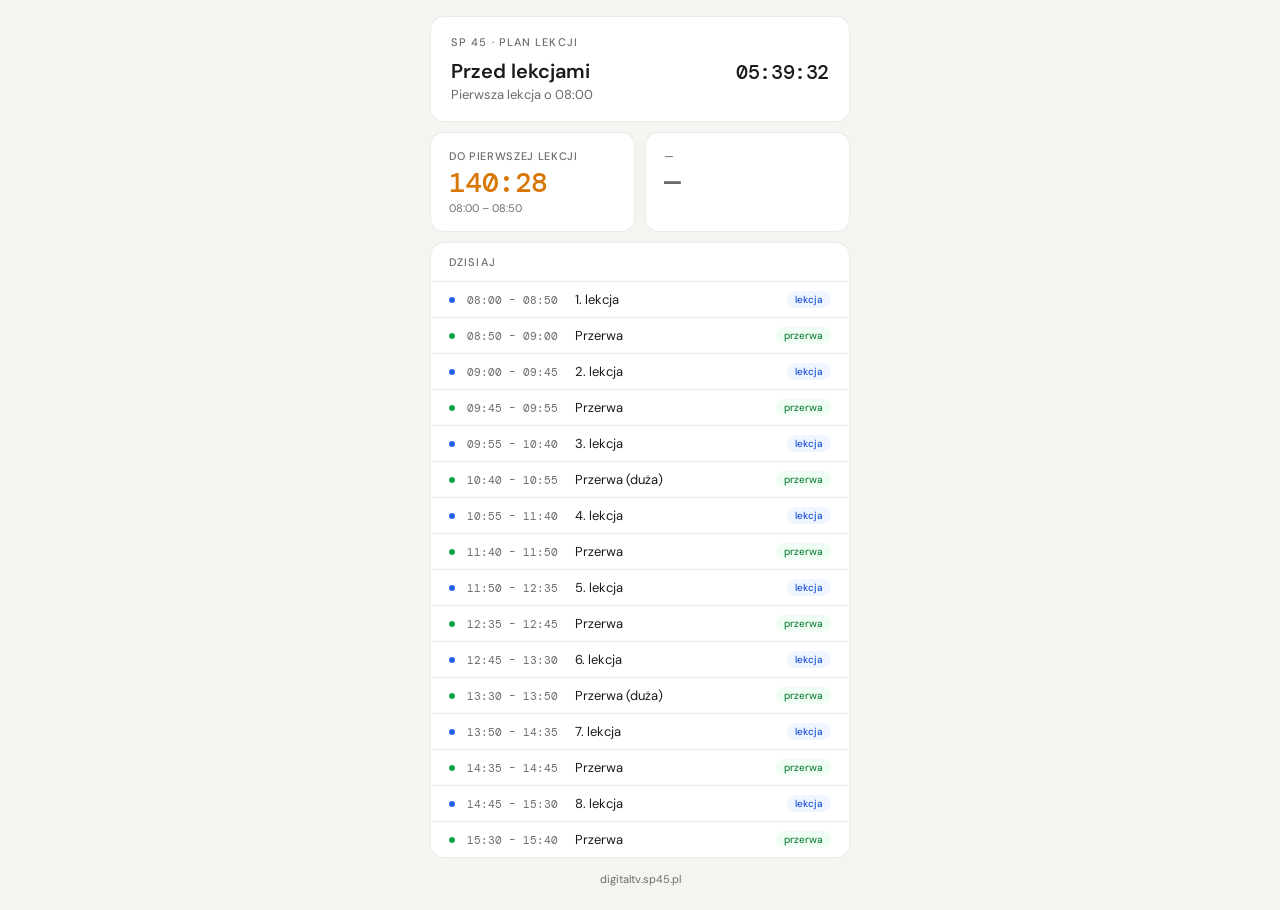
==== index.html @ f3b3a5e1 "Add files via upload" ====
<!DOCTYPE html>
<html lang="pl">
<head>
<meta charset="UTF-8">
<meta name="viewport" content="width=device-width, initial-scale=1.0">
<title>Plan lekcji – SP45</title>
<link href="https://fonts.googleapis.com/css2?family=DM+Sans:wght@400;500;600&family=DM+Mono:wght@400;500&display=swap" rel="stylesheet">
<style>
  *, *::before, *::after { box-sizing: border-box; margin: 0; padding: 0; }

  :root {
    --bg: #f5f4f0;
    --surface: #ffffff;
    --border: rgba(0,0,0,0.08);
    --text: #1a1a1a;
    --muted: #6b6b6b;
    --blue: #2563eb;
    --blue-light: #eff6ff;
    --green: #16a34a;
    --green-light: #f0fdf4;
    --amber: #d97706;
    --amber-light: #fffbeb;
    --radius: 14px;
    --radius-sm: 8px;
  }

  body {
    font-family: 'DM Sans', sans-serif;
    background: var(--bg);
    color: var(--text);
    min-height: 100vh;
    display: flex;
    align-items: flex-start;
    justify-content: center;
    padding: 16px;
  }

  .widget {
    width: 100%;
    max-width: 420px;
    display: flex;
    flex-direction: column;
    gap: 10px;
  }

  /* Header */
  .header {
    background: var(--surface);
    border: 0.5px solid var(--border);
    border-radius: var(--radius);
    padding: 18px 20px;
  }

  .school-name {
    font-size: 11px;
    font-weight: 500;
    letter-spacing: 0.1em;
    text-transform: uppercase;
    color: var(--muted);
    margin-bottom: 10px;
  }

  .now-row {
    display: flex;
    align-items: flex-start;
    justify-content: space-between;
    gap: 12px;
  }

  .now-main {
    flex: 1;
  }

  .now-status {
    font-size: 20px;
    font-weight: 600;
    color: var(--text);
    line-height: 1.2;
    margin-bottom: 3px;
  }

  .now-time-range {
    font-size: 13px;
    color: var(--muted);
  }

  .clock {
    font-family: 'DM Mono', monospace;
    font-size: 20px;
    font-weight: 500;
    color: var(--text);
    letter-spacing: -0.02em;
    white-space: nowrap;
  }

  /* Progress bar */
  .progress-wrap {
    margin-top: 14px;
  }

  .progress-label {
    display: flex;
    justify-content: space-between;
    font-size: 11px;
    color: var(--muted);
    margin-bottom: 5px;
  }

  .progress-track {
    height: 5px;
    background: #e5e5e5;
    border-radius: 999px;
    overflow: hidden;
  }

  .progress-fill {
    height: 100%;
    border-radius: 999px;
    transition: width 1s linear, background 0.3s;
  }

  /* Countdown cards */
  .counters {
    display: grid;
    grid-template-columns: 1fr 1fr;
    gap: 10px;
  }

  .counter-card {
    background: var(--surface);
    border: 0.5px solid var(--border);
    border-radius: var(--radius);
    padding: 16px 18px;
  }

  .counter-label {
    font-size: 11px;
    font-weight: 500;
    letter-spacing: 0.06em;
    text-transform: uppercase;
    color: var(--muted);
    margin-bottom: 6px;
  }

  .counter-val {
    font-family: 'DM Mono', monospace;
    font-size: 28px;
    font-weight: 500;
    line-height: 1;
    letter-spacing: -0.02em;
  }

  .counter-val.blue  { color: var(--blue); }
  .counter-val.green { color: var(--green); }
  .counter-val.amber { color: var(--amber); }
  .counter-val.muted { color: var(--muted); }

  .counter-next {
    font-size: 11px;
    color: var(--muted);
    margin-top: 4px;
  }

  /* Schedule list */
  .schedule {
    background: var(--surface);
    border: 0.5px solid var(--border);
    border-radius: var(--radius);
    overflow: hidden;
  }

  .schedule-header {
    padding: 12px 18px;
    font-size: 11px;
    font-weight: 500;
    letter-spacing: 0.1em;
    text-transform: uppercase;
    color: var(--muted);
    border-bottom: 0.5px solid var(--border);
  }

  .sch-row {
    display: flex;
    align-items: center;
    gap: 12px;
    padding: 9px 18px;
    border-bottom: 0.5px solid var(--border);
    transition: background 0.2s;
  }

  .sch-row:last-child { border-bottom: none; }

  .sch-row.active {
    background: var(--amber-light);
  }

  .sch-row.past {
    opacity: 0.45;
  }

  .dot {
    width: 6px;
    height: 6px;
    border-radius: 50%;
    flex-shrink: 0;
  }

  .dot-lesson { background: var(--blue); }
  .dot-break  { background: var(--green); }
  .dot-now    { background: var(--amber); animation: pulse 1.2s ease-in-out infinite; }

  @keyframes pulse {
    0%,100% { opacity: 1; transform: scale(1); }
    50% { opacity: 0.5; transform: scale(1.3); }
  }

  .sch-time {
    font-family: 'DM Mono', monospace;
    font-size: 11px;
    color: var(--muted);
    min-width: 96px;
  }

  .sch-name {
    font-size: 13px;
    color: var(--text);
    flex: 1;
  }

  .badge {
    font-size: 10px;
    font-weight: 500;
    padding: 2px 8px;
    border-radius: 999px;
  }

  .badge-lesson { background: var(--blue-light); color: #1d4ed8; }
  .badge-break  { background: var(--green-light); color: #15803d; }
  .badge-now    { background: var(--amber-light); color: #b45309; }

  .footer {
    text-align: center;
    font-size: 11px;
    color: var(--muted);
    padding: 4px 0 8px;
  }
</style>
</head>
<body>
<div class="widget">

  <div class="header">
    <div class="school-name">SP 45 · Plan lekcji</div>
    <div class="now-row">
      <div class="now-main">
        <div class="now-status" id="now-status">Ładowanie…</div>
        <div class="now-time-range" id="now-sub"></div>
      </div>
      <div class="clock" id="clock">--:--:--</div>
    </div>
    <div class="progress-wrap" id="progress-wrap" style="display:none">
      <div class="progress-label">
        <span id="prog-start"></span>
        <span id="prog-pct"></span>
        <span id="prog-end"></span>
      </div>
      <div class="progress-track">
        <div class="progress-fill" id="prog-fill" style="width:0%;background:var(--blue)"></div>
      </div>
    </div>
  </div>

  <div class="counters">
    <div class="counter-card">
      <div class="counter-label" id="lbl-a">—</div>
      <div class="counter-val muted" id="val-a">—</div>
      <div class="counter-next" id="sub-a"></div>
    </div>
    <div class="counter-card">
      <div class="counter-label" id="lbl-b">—</div>
      <div class="counter-val muted" id="val-b">—</div>
      <div class="counter-next" id="sub-b"></div>
    </div>
  </div>

  <div class="schedule">
    <div class="schedule-header">Dzisiaj</div>
    <div id="schedule-list"></div>
  </div>

  <div class="footer">digitaltv.sp45.pl</div>
</div>

<script>
const SCHEDULE = [
  { type:'lesson', name:'1. lekcja',       start:'08:00', end:'08:50' },
  { type:'break',  name:'Przerwa',          start:'08:50', end:'09:00' },
  { type:'lesson', name:'2. lekcja',       start:'09:00', end:'09:45' },
  { type:'break',  name:'Przerwa',          start:'09:45', end:'09:55' },
  { type:'lesson', name:'3. lekcja',       start:'09:55', end:'10:40' },
  { type:'break',  name:'Przerwa (duża)',   start:'10:40', end:'10:55' },
  { type:'lesson', name:'4. lekcja',       start:'10:55', end:'11:40' },
  { type:'break',  name:'Przerwa',          start:'11:40', end:'11:50' },
  { type:'lesson', name:'5. lekcja',       start:'11:50', end:'12:35' },
  { type:'break',  name:'Przerwa',          start:'12:35', end:'12:45' },
  { type:'lesson', name:'6. lekcja',       start:'12:45', end:'13:30' },
  { type:'break',  name:'Przerwa (duża)',   start:'13:30', end:'13:50' },
  { type:'lesson', name:'7. lekcja',       start:'13:50', end:'14:35' },
  { type:'break',  name:'Przerwa',          start:'14:35', end:'14:45' },
  { type:'lesson', name:'8. lekcja',       start:'14:45', end:'15:30' },
  { type:'break',  name:'Przerwa',          start:'15:30', end:'15:40' },
];

function toSec(t) { const [h,m]=t.split(':').map(Number); return h*3600+m*60; }

function fmt(s) {
  if (s <= 0) return '0:00';
  const m = Math.floor(s / 60), sc = s % 60;
  return m + ':' + String(sc).padStart(2,'0');
}

function buildSchedule(idx) {
  const el = document.getElementById('schedule-list');
  el.innerHTML = '';
  const nowSec = idx >= 0 ? (toSec(SCHEDULE[idx].start) + 1) : 0;
  SCHEDULE.forEach((slot, i) => {
    const row = document.createElement('div');
    const isPast = toSec(slot.end) < (new Date().getHours()*3600 + new Date().getMinutes()*60 + new Date().getSeconds()) && i !== idx;
    row.className = 'sch-row' + (i===idx?' active':'') + (isPast?' past':'');

    const dot = document.createElement('div');
    dot.className = 'dot ' + (i===idx?'dot-now':slot.type==='lesson'?'dot-lesson':'dot-break');

    const time = document.createElement('span');
    time.className = 'sch-time';
    time.textContent = slot.start + ' – ' + slot.end;

    const name = document.createElement('span');
    name.className = 'sch-name';
    name.textContent = slot.name;

    const badge = document.createElement('span');
    badge.className = 'badge ' + (i===idx?'badge-now':slot.type==='lesson'?'badge-lesson':'badge-break');
    badge.textContent = i===idx?'teraz':slot.type==='lesson'?'lekcja':'przerwa';

    row.appendChild(dot);
    row.appendChild(time);
    row.appendChild(name);
    row.appendChild(badge);
    el.appendChild(row);
  });
}

function setCounter(id, lblId, subId, label, val, cls, sub) {
  document.getElementById(lblId).textContent = label;
  const el = document.getElementById(id);
  el.textContent = val;
  el.className = 'counter-val ' + cls;
  document.getElementById(subId).textContent = sub || '';
}

function tick() {
  const now = new Date();
  const nowSec = now.getHours()*3600 + now.getMinutes()*60 + now.getSeconds();

  document.getElementById('clock').textContent =
    String(now.getHours()).padStart(2,'0') + ':' +
    String(now.getMinutes()).padStart(2,'0') + ':' +
    String(now.getSeconds()).padStart(2,'0');

  let idx = -1;
  for (let i = 0; i < SCHEDULE.length; i++) {
    if (nowSec >= toSec(SCHEDULE[i].start) && nowSec < toSec(SCHEDULE[i].end)) { idx = i; break; }
  }

  if (idx === -1) {
    const nextIdx = SCHEDULE.findIndex(s => toSec(s.start) > nowSec);
    document.getElementById('progress-wrap').style.display = 'none';
    if (nextIdx === -1) {
      document.getElementById('now-status').textContent = 'Koniec zajęć';
      document.getElementById('now-sub').textContent = 'Do zobaczenia jutro!';
      setCounter('val-a','lbl-a','sub-a','—','—','muted','');
      setCounter('val-b','lbl-b','sub-b','—','—','muted','');
    } else {
      document.getElementById('now-status').textContent = 'Przed lekcjami';
      document.getElementById('now-sub').textContent = 'Pierwsza lekcja o ' + SCHEDULE[0].start;
      const secTo = toSec(SCHEDULE[nextIdx].start) - nowSec;
      setCounter('val-a','lbl-a','sub-a','Do pierwszej lekcji', fmt(secTo), 'amber', SCHEDULE[0].start + ' – ' + SCHEDULE[0].end);
      setCounter('val-b','lbl-b','sub-b','—','—','muted','');
    }
    buildSchedule(-1);
    return;
  }

  const slot = SCHEDULE[idx];
  const startS = toSec(slot.start), endS = toSec(slot.end);
  const remain = endS - nowSec;
  const pct = Math.round(((nowSec - startS) / (endS - startS)) * 100);

  document.getElementById('now-status').textContent = slot.name;
  document.getElementById('now-sub').textContent = slot.start + ' – ' + slot.end;
  document.getElementById('progress-wrap').style.display = 'block';
  document.getElementById('prog-start').textContent = slot.start;
  document.getElementById('prog-end').textContent = slot.end;
  document.getElementById('prog-pct').textContent = pct + '%';
  const fill = document.getElementById('prog-fill');
  fill.style.width = pct + '%';

  if (slot.type === 'lesson') {
    fill.style.background = 'var(--blue)';
    setCounter('val-a','lbl-a','sub-a','Do końca lekcji', fmt(remain), 'blue', slot.end);
    const nb = SCHEDULE.slice(idx+1).find(s=>s.type==='break');
    if (nb) {
      setCounter('val-b','lbl-b','sub-b','Do przerwy', fmt(toSec(nb.start)-nowSec), 'amber', nb.start + ' – ' + nb.end);
    } else {
      setCounter('val-b','lbl-b','sub-b','—','—','muted','');
    }
  } else {
    fill.style.background = 'var(--green)';
    setCounter('val-a','lbl-a','sub-a','Przerwa kończy się', fmt(remain), 'green', slot.end);
    const nl = SCHEDULE.slice(idx+1).find(s=>s.type==='lesson');
    if (nl) {
      setCounter('val-b','lbl-b','sub-b','Do lekcji', fmt(toSec(nl.start)-nowSec), 'amber', nl.start + ' – ' + nl.end);
    } else {
      setCounter('val-b','lbl-b','sub-b','—','—','muted','');
    }
  }

  buildSchedule(idx);
}

tick();
setInterval(tick, 1000);
</script>
</body>
</html>
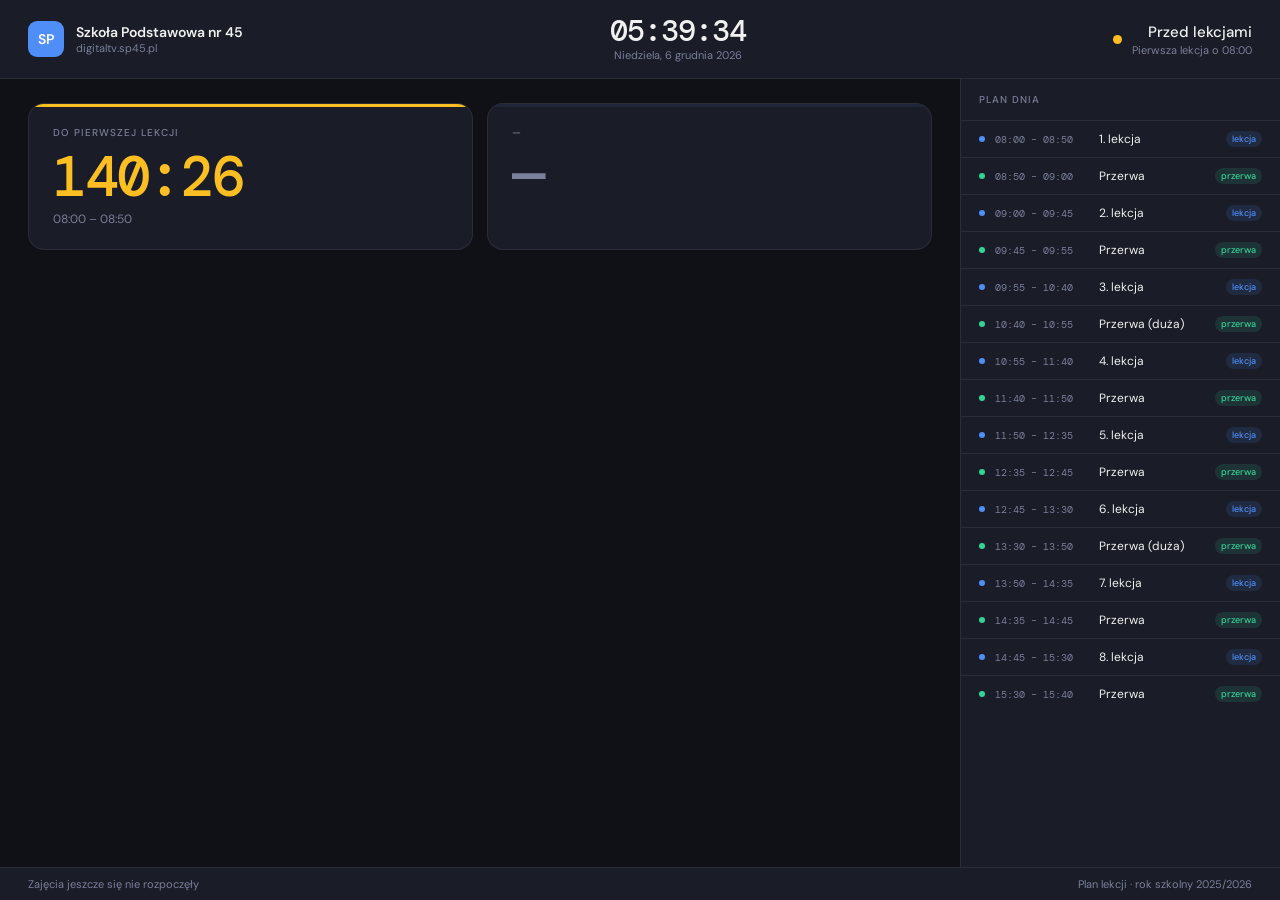
==== commit ef8bc7f3: "Add files via upload" ====
--- a/index.html
+++ b/index.html
@@ -9,428 +9,446 @@
   *, *::before, *::after { box-sizing: border-box; margin: 0; padding: 0; }
 
   :root {
-    --bg: #f5f4f0;
-    --surface: #ffffff;
-    --border: rgba(0,0,0,0.08);
-    --text: #1a1a1a;
-    --muted: #6b6b6b;
-    --blue: #2563eb;
-    --blue-light: #eff6ff;
-    --green: #16a34a;
-    --green-light: #f0fdf4;
-    --amber: #d97706;
-    --amber-light: #fffbeb;
-    --radius: 14px;
-    --radius-sm: 8px;
-  }
-
-  body {
+    --bg: #0f1117;
+    --surface: #1a1d27;
+    --surface2: #22263a;
+    --border: rgba(255,255,255,0.07);
+    --text: #f0f0f0;
+    --muted: #7a7f9a;
+    --blue: #4f8ef7;
+    --blue-dim: rgba(79,142,247,0.12);
+    --green: #34d399;
+    --green-dim: rgba(52,211,153,0.12);
+    --amber: #fbbf24;
+    --amber-dim: rgba(251,191,36,0.12);
+  }
+
+  html, body {
+    width: 100%; height: 100%;
     font-family: 'DM Sans', sans-serif;
     background: var(--bg);
     color: var(--text);
-    min-height: 100vh;
+    overflow: hidden;
+  }
+
+  body {
+    display: grid;
+    grid-template-rows: auto 1fr auto;
+    grid-template-columns: 1fr 320px;
+    height: 100vh;
+  }
+
+  /* TOP BAR */
+  .topbar {
+    grid-column: 1 / -1;
     display: flex;
-    align-items: flex-start;
-    justify-content: center;
-    padding: 16px;
-  }
-
-  .widget {
-    width: 100%;
-    max-width: 420px;
+    align-items: center;
+    justify-content: space-between;
+    padding: 16px 28px;
+    border-bottom: 0.5px solid var(--border);
+    background: var(--surface);
+  }
+
+  .school-logo { display: flex; align-items: center; gap: 12px; }
+  .logo-badge {
+    width: 36px; height: 36px;
+    background: var(--blue); border-radius: 9px;
+    display: flex; align-items: center; justify-content: center;
+    font-weight: 600; font-size: 14px; color: #fff;
+  }
+  .school-name { font-size: 14px; font-weight: 600; }
+  .school-sub  { font-size: 11px; color: var(--muted); }
+
+  .top-clock {
+    font-family: 'DM Mono', monospace;
+    font-size: 30px; font-weight: 500;
+    letter-spacing: -0.03em; line-height: 1;
+    text-align: center;
+  }
+  .top-date { font-size: 11px; color: var(--muted); text-align: center; margin-top: 2px; }
+
+  .top-status { display: flex; align-items: center; gap: 10px; text-align: right; }
+  .status-dot {
+    width: 9px; height: 9px; border-radius: 50%;
+    animation: pulse 1.4s ease-in-out infinite;
+  }
+  .status-dot.blue  { background: var(--blue); }
+  .status-dot.green { background: var(--green); }
+  .status-dot.amber { background: var(--amber); }
+  @keyframes pulse { 0%,100%{opacity:1;transform:scale(1)} 50%{opacity:0.4;transform:scale(1.4)} }
+  .status-label { font-size: 15px; font-weight: 500; }
+  .status-range { font-size: 11px; color: var(--muted); margin-top: 1px; }
+
+  /* MAIN */
+  .main {
+    padding: 24px 28px;
     display: flex;
     flex-direction: column;
-    gap: 10px;
-  }
-
-  /* Header */
-  .header {
-    background: var(--surface);
-    border: 0.5px solid var(--border);
-    border-radius: var(--radius);
-    padding: 18px 20px;
-  }
-
-  .school-name {
-    font-size: 11px;
-    font-weight: 500;
-    letter-spacing: 0.1em;
-    text-transform: uppercase;
-    color: var(--muted);
-    margin-bottom: 10px;
-  }
-
-  .now-row {
-    display: flex;
-    align-items: flex-start;
-    justify-content: space-between;
-    gap: 12px;
-  }
-
-  .now-main {
-    flex: 1;
-  }
-
-  .now-status {
-    font-size: 20px;
-    font-weight: 600;
-    color: var(--text);
-    line-height: 1.2;
-    margin-bottom: 3px;
-  }
-
-  .now-time-range {
-    font-size: 13px;
-    color: var(--muted);
-  }
-
-  .clock {
-    font-family: 'DM Mono', monospace;
-    font-size: 20px;
-    font-weight: 500;
-    color: var(--text);
-    letter-spacing: -0.02em;
-    white-space: nowrap;
-  }
-
-  /* Progress bar */
-  .progress-wrap {
-    margin-top: 14px;
-  }
-
-  .progress-label {
-    display: flex;
-    justify-content: space-between;
-    font-size: 11px;
-    color: var(--muted);
-    margin-bottom: 5px;
-  }
-
-  .progress-track {
-    height: 5px;
-    background: #e5e5e5;
-    border-radius: 999px;
+    gap: 16px;
     overflow: hidden;
   }
 
-  .progress-fill {
-    height: 100%;
-    border-radius: 999px;
-    transition: width 1s linear, background 0.3s;
-  }
-
-  /* Countdown cards */
-  .counters {
+  .big-counters {
     display: grid;
     grid-template-columns: 1fr 1fr;
-    gap: 10px;
-  }
-
-  .counter-card {
+    gap: 14px;
+    flex-shrink: 0;
+  }
+
+  .big-card {
     background: var(--surface);
     border: 0.5px solid var(--border);
-    border-radius: var(--radius);
-    padding: 16px 18px;
-  }
-
-  .counter-label {
-    font-size: 11px;
-    font-weight: 500;
-    letter-spacing: 0.06em;
-    text-transform: uppercase;
-    color: var(--muted);
+    border-radius: 16px;
+    padding: 22px 24px;
+    position: relative;
+    overflow: hidden;
+  }
+  .big-card::before {
+    content: '';
+    position: absolute;
+    top: 0; left: 0; right: 0; height: 3px;
+    border-radius: 16px 16px 0 0;
+  }
+  .big-card.blue::before  { background: var(--blue); }
+  .big-card.green::before { background: var(--green); }
+  .big-card.amber::before { background: var(--amber); }
+  .big-card.muted::before { background: var(--surface2); }
+
+  .big-label {
+    font-size: 10px; font-weight: 500;
+    letter-spacing: 0.1em; text-transform: uppercase;
+    color: var(--muted); margin-bottom: 10px;
+  }
+  .big-val {
+    font-family: 'DM Mono', monospace;
+    font-size: 56px; font-weight: 500;
+    letter-spacing: -0.04em; line-height: 1;
     margin-bottom: 6px;
   }
-
-  .counter-val {
+  .big-val.blue  { color: var(--blue); }
+  .big-val.green { color: var(--green); }
+  .big-val.amber { color: var(--amber); }
+  .big-val.muted { color: var(--muted); }
+  .big-sub { font-size: 12px; color: var(--muted); }
+
+  /* PROGRESS */
+  .progress-card {
+    background: var(--surface);
+    border: 0.5px solid var(--border);
+    border-radius: 16px;
+    padding: 18px 22px;
+    flex-shrink: 0;
+  }
+  .progress-header {
+    display: flex; justify-content: space-between; align-items: baseline;
+    margin-bottom: 10px;
+  }
+  .progress-title { font-size: 13px; font-weight: 500; }
+  .progress-pct { font-family: 'DM Mono', monospace; font-size: 13px; color: var(--muted); }
+  .progress-track { height: 8px; background: var(--surface2); border-radius: 999px; overflow: hidden; }
+  .progress-fill { height: 100%; border-radius: 999px; transition: width 1s linear, background 0.3s; }
+  .progress-times {
+    display: flex; justify-content: space-between;
+    margin-top: 7px; font-size: 11px; color: var(--muted);
     font-family: 'DM Mono', monospace;
-    font-size: 28px;
-    font-weight: 500;
-    line-height: 1;
-    letter-spacing: -0.02em;
-  }
-
-  .counter-val.blue  { color: var(--blue); }
-  .counter-val.green { color: var(--green); }
-  .counter-val.amber { color: var(--amber); }
-  .counter-val.muted { color: var(--muted); }
-
-  .counter-next {
-    font-size: 11px;
-    color: var(--muted);
-    margin-top: 4px;
-  }
-
-  /* Schedule list */
-  .schedule {
+  }
+
+  /* NEXT UP */
+  .next-card {
     background: var(--surface);
     border: 0.5px solid var(--border);
-    border-radius: var(--radius);
-    overflow: hidden;
-  }
-
-  .schedule-header {
-    padding: 12px 18px;
-    font-size: 11px;
-    font-weight: 500;
-    letter-spacing: 0.1em;
-    text-transform: uppercase;
+    border-radius: 16px;
+    padding: 14px 18px;
+    display: flex; align-items: center; gap: 14px;
+    flex-shrink: 0;
+  }
+  .next-icon {
+    width: 42px; height: 42px; border-radius: 11px;
+    display: flex; align-items: center; justify-content: center;
+    font-size: 19px; flex-shrink: 0;
+  }
+  .next-icon.lesson { background: var(--blue-dim); }
+  .next-icon.brk    { background: var(--green-dim); }
+  .next-label { font-size: 10px; color: var(--muted); letter-spacing: 0.08em; text-transform: uppercase; margin-bottom: 3px; }
+  .next-name  { font-size: 16px; font-weight: 600; }
+  .next-time  { font-size: 11px; color: var(--muted); font-family: 'DM Mono', monospace; margin-top: 2px; }
+
+  /* SIDEBAR */
+  .sidebar {
+    border-left: 0.5px solid var(--border);
+    background: var(--surface);
+    overflow-y: auto;
+  }
+  .sidebar::-webkit-scrollbar { width: 3px; }
+  .sidebar::-webkit-scrollbar-thumb { background: var(--border); border-radius: 2px; }
+
+  .sidebar-header {
+    padding: 14px 18px;
+    font-size: 10px; font-weight: 500;
+    letter-spacing: 0.1em; text-transform: uppercase;
     color: var(--muted);
     border-bottom: 0.5px solid var(--border);
+    position: sticky; top: 0;
+    background: var(--surface); z-index: 1;
   }
 
   .sch-row {
-    display: flex;
-    align-items: center;
-    gap: 12px;
-    padding: 9px 18px;
+    display: flex; align-items: center; gap: 10px;
+    padding: 10px 18px;
     border-bottom: 0.5px solid var(--border);
-    transition: background 0.2s;
-  }
-
+  }
   .sch-row:last-child { border-bottom: none; }
-
-  .sch-row.active {
-    background: var(--amber-light);
-  }
-
-  .sch-row.past {
-    opacity: 0.45;
-  }
-
-  .dot {
-    width: 6px;
-    height: 6px;
-    border-radius: 50%;
-    flex-shrink: 0;
-  }
-
+  .sch-row.active { background: var(--amber-dim); }
+  .sch-row.past   { opacity: 0.32; }
+
+  .dot { width: 6px; height: 6px; border-radius: 50%; flex-shrink: 0; }
   .dot-lesson { background: var(--blue); }
   .dot-break  { background: var(--green); }
   .dot-now    { background: var(--amber); animation: pulse 1.2s ease-in-out infinite; }
 
-  @keyframes pulse {
-    0%,100% { opacity: 1; transform: scale(1); }
-    50% { opacity: 0.5; transform: scale(1.3); }
-  }
-
   .sch-time {
     font-family: 'DM Mono', monospace;
-    font-size: 11px;
-    color: var(--muted);
-    min-width: 96px;
-  }
-
-  .sch-name {
-    font-size: 13px;
-    color: var(--text);
-    flex: 1;
-  }
-
+    font-size: 10px; color: var(--muted); min-width: 94px;
+  }
+  .sch-name { font-size: 12px; flex: 1; }
   .badge {
-    font-size: 10px;
-    font-weight: 500;
-    padding: 2px 8px;
-    border-radius: 999px;
-  }
-
-  .badge-lesson { background: var(--blue-light); color: #1d4ed8; }
-  .badge-break  { background: var(--green-light); color: #15803d; }
-  .badge-now    { background: var(--amber-light); color: #b45309; }
-
-  .footer {
-    text-align: center;
-    font-size: 11px;
-    color: var(--muted);
-    padding: 4px 0 8px;
-  }
+    font-size: 9px; font-weight: 500;
+    padding: 2px 6px; border-radius: 999px;
+  }
+  .badge-lesson { background: var(--blue-dim);  color: var(--blue); }
+  .badge-break  { background: var(--green-dim); color: var(--green); }
+  .badge-now    { background: var(--amber-dim); color: var(--amber); }
+
+  /* BOTTOM */
+  .bottombar {
+    grid-column: 1 / -1;
+    border-top: 0.5px solid var(--border);
+    background: var(--surface);
+    padding: 9px 28px;
+    display: flex; justify-content: space-between; align-items: center;
+  }
+  .bottom-text { font-size: 11px; color: var(--muted); }
 </style>
 </head>
 <body>
-<div class="widget">
-
-  <div class="header">
-    <div class="school-name">SP 45 · Plan lekcji</div>
-    <div class="now-row">
-      <div class="now-main">
-        <div class="now-status" id="now-status">Ładowanie…</div>
-        <div class="now-time-range" id="now-sub"></div>
-      </div>
-      <div class="clock" id="clock">--:--:--</div>
-    </div>
-    <div class="progress-wrap" id="progress-wrap" style="display:none">
-      <div class="progress-label">
-        <span id="prog-start"></span>
-        <span id="prog-pct"></span>
-        <span id="prog-end"></span>
-      </div>
-      <div class="progress-track">
-        <div class="progress-fill" id="prog-fill" style="width:0%;background:var(--blue)"></div>
-      </div>
-    </div>
-  </div>
-
-  <div class="counters">
-    <div class="counter-card">
-      <div class="counter-label" id="lbl-a">—</div>
-      <div class="counter-val muted" id="val-a">—</div>
-      <div class="counter-next" id="sub-a"></div>
-    </div>
-    <div class="counter-card">
-      <div class="counter-label" id="lbl-b">—</div>
-      <div class="counter-val muted" id="val-b">—</div>
-      <div class="counter-next" id="sub-b"></div>
-    </div>
-  </div>
-
-  <div class="schedule">
-    <div class="schedule-header">Dzisiaj</div>
-    <div id="schedule-list"></div>
-  </div>
-
-  <div class="footer">digitaltv.sp45.pl</div>
-</div>
+
+<header class="topbar">
+  <div class="school-logo">
+    <div class="logo-badge">SP</div>
+    <div>
+      <div class="school-name">Szkoła Podstawowa nr 45</div>
+      <div class="school-sub">digitaltv.sp45.pl</div>
+    </div>
+  </div>
+  <div>
+    <div class="top-clock" id="clock">--:--:--</div>
+    <div class="top-date" id="date-str"></div>
+  </div>
+  <div class="top-status">
+    <div class="status-dot blue" id="status-dot"></div>
+    <div>
+      <div class="status-label" id="status-label">Ładowanie…</div>
+      <div class="status-range" id="status-range"></div>
+    </div>
+  </div>
+</header>
+
+<main class="main">
+  <div class="big-counters">
+    <div class="big-card blue" id="card-a">
+      <div class="big-label" id="lbl-a">—</div>
+      <div class="big-val blue" id="val-a">—</div>
+      <div class="big-sub" id="sub-a"></div>
+    </div>
+    <div class="big-card amber" id="card-b">
+      <div class="big-label" id="lbl-b">—</div>
+      <div class="big-val amber" id="val-b">—</div>
+      <div class="big-sub" id="sub-b"></div>
+    </div>
+  </div>
+
+  <div class="progress-card" id="prog-card">
+    <div class="progress-header">
+      <span class="progress-title" id="prog-title">Postęp</span>
+      <span class="progress-pct" id="prog-pct">0%</span>
+    </div>
+    <div class="progress-track">
+      <div class="progress-fill" id="prog-fill" style="width:0%;background:var(--blue)"></div>
+    </div>
+    <div class="progress-times">
+      <span id="prog-start"></span>
+      <span id="prog-end"></span>
+    </div>
+  </div>
+
+  <div class="next-card" id="next-card">
+    <div class="next-icon lesson" id="next-icon">📚</div>
+    <div>
+      <div class="next-label">Następnie</div>
+      <div class="next-name" id="next-name">—</div>
+      <div class="next-time" id="next-time"></div>
+    </div>
+  </div>
+</main>
+
+<aside class="sidebar">
+  <div class="sidebar-header">Plan dnia</div>
+  <div id="schedule-list"></div>
+</aside>
+
+<footer class="bottombar">
+  <div class="bottom-text" id="bottom-left">—</div>
+  <div class="bottom-text">Plan lekcji · rok szkolny 2025/2026</div>
+</footer>
 
 <script>
 const SCHEDULE = [
-  { type:'lesson', name:'1. lekcja',       start:'08:00', end:'08:50' },
-  { type:'break',  name:'Przerwa',          start:'08:50', end:'09:00' },
-  { type:'lesson', name:'2. lekcja',       start:'09:00', end:'09:45' },
-  { type:'break',  name:'Przerwa',          start:'09:45', end:'09:55' },
-  { type:'lesson', name:'3. lekcja',       start:'09:55', end:'10:40' },
-  { type:'break',  name:'Przerwa (duża)',   start:'10:40', end:'10:55' },
-  { type:'lesson', name:'4. lekcja',       start:'10:55', end:'11:40' },
-  { type:'break',  name:'Przerwa',          start:'11:40', end:'11:50' },
-  { type:'lesson', name:'5. lekcja',       start:'11:50', end:'12:35' },
-  { type:'break',  name:'Przerwa',          start:'12:35', end:'12:45' },
-  { type:'lesson', name:'6. lekcja',       start:'12:45', end:'13:30' },
-  { type:'break',  name:'Przerwa (duża)',   start:'13:30', end:'13:50' },
-  { type:'lesson', name:'7. lekcja',       start:'13:50', end:'14:35' },
-  { type:'break',  name:'Przerwa',          start:'14:35', end:'14:45' },
-  { type:'lesson', name:'8. lekcja',       start:'14:45', end:'15:30' },
-  { type:'break',  name:'Przerwa',          start:'15:30', end:'15:40' },
+  { type:'lesson', name:'1. lekcja',      start:'08:00', end:'08:50' },
+  { type:'break',  name:'Przerwa',         start:'08:50', end:'09:00' },
+  { type:'lesson', name:'2. lekcja',      start:'09:00', end:'09:45' },
+  { type:'break',  name:'Przerwa',         start:'09:45', end:'09:55' },
+  { type:'lesson', name:'3. lekcja',      start:'09:55', end:'10:40' },
+  { type:'break',  name:'Przerwa (duża)', start:'10:40', end:'10:55' },
+  { type:'lesson', name:'4. lekcja',      start:'10:55', end:'11:40' },
+  { type:'break',  name:'Przerwa',         start:'11:40', end:'11:50' },
+  { type:'lesson', name:'5. lekcja',      start:'11:50', end:'12:35' },
+  { type:'break',  name:'Przerwa',         start:'12:35', end:'12:45' },
+  { type:'lesson', name:'6. lekcja',      start:'12:45', end:'13:30' },
+  { type:'break',  name:'Przerwa (duża)', start:'13:30', end:'13:50' },
+  { type:'lesson', name:'7. lekcja',      start:'13:50', end:'14:35' },
+  { type:'break',  name:'Przerwa',         start:'14:35', end:'14:45' },
+  { type:'lesson', name:'8. lekcja',      start:'14:45', end:'15:30' },
+  { type:'break',  name:'Przerwa',         start:'15:30', end:'15:40' },
 ];
 
+const DAYS = ['Niedziela','Poniedziałek','Wtorek','Środa','Czwartek','Piątek','Sobota'];
+const MONTHS = ['stycznia','lutego','marca','kwietnia','maja','czerwca','lipca','sierpnia','września','października','listopada','grudnia'];
+
 function toSec(t) { const [h,m]=t.split(':').map(Number); return h*3600+m*60; }
-
 function fmt(s) {
-  if (s <= 0) return '0:00';
-  const m = Math.floor(s / 60), sc = s % 60;
-  return m + ':' + String(sc).padStart(2,'0');
+  if (s<=0) return '0:00';
+  return Math.floor(s/60)+':'+String(s%60).padStart(2,'0');
 }
 
 function buildSchedule(idx) {
   const el = document.getElementById('schedule-list');
   el.innerHTML = '';
-  const nowSec = idx >= 0 ? (toSec(SCHEDULE[idx].start) + 1) : 0;
+  const now = new Date();
+  const ns = now.getHours()*3600+now.getMinutes()*60+now.getSeconds();
   SCHEDULE.forEach((slot, i) => {
+    const isPast = toSec(slot.end) < ns && i !== idx;
     const row = document.createElement('div');
-    const isPast = toSec(slot.end) < (new Date().getHours()*3600 + new Date().getMinutes()*60 + new Date().getSeconds()) && i !== idx;
-    row.className = 'sch-row' + (i===idx?' active':'') + (isPast?' past':'');
-
+    row.className = 'sch-row'+(i===idx?' active':'')+(isPast?' past':'');
     const dot = document.createElement('div');
-    dot.className = 'dot ' + (i===idx?'dot-now':slot.type==='lesson'?'dot-lesson':'dot-break');
-
+    dot.className = 'dot '+(i===idx?'dot-now':slot.type==='lesson'?'dot-lesson':'dot-break');
     const time = document.createElement('span');
     time.className = 'sch-time';
-    time.textContent = slot.start + ' – ' + slot.end;
-
+    time.textContent = slot.start+' – '+slot.end;
     const name = document.createElement('span');
     name.className = 'sch-name';
     name.textContent = slot.name;
-
     const badge = document.createElement('span');
-    badge.className = 'badge ' + (i===idx?'badge-now':slot.type==='lesson'?'badge-lesson':'badge-break');
+    badge.className = 'badge '+(i===idx?'badge-now':slot.type==='lesson'?'badge-lesson':'badge-break');
     badge.textContent = i===idx?'teraz':slot.type==='lesson'?'lekcja':'przerwa';
-
-    row.appendChild(dot);
-    row.appendChild(time);
-    row.appendChild(name);
-    row.appendChild(badge);
+    row.appendChild(dot); row.appendChild(time); row.appendChild(name); row.appendChild(badge);
     el.appendChild(row);
   });
 }
 
-function setCounter(id, lblId, subId, label, val, cls, sub) {
+function setCard(id, lblId, subId, cardId, label, val, cls, sub) {
   document.getElementById(lblId).textContent = label;
-  const el = document.getElementById(id);
-  el.textContent = val;
-  el.className = 'counter-val ' + cls;
-  document.getElementById(subId).textContent = sub || '';
+  const v = document.getElementById(id); v.textContent = val; v.className = 'big-val '+cls;
+  document.getElementById(subId).textContent = sub||'';
+  document.getElementById(cardId).className = 'big-card '+cls;
 }
 
 function tick() {
   const now = new Date();
-  const nowSec = now.getHours()*3600 + now.getMinutes()*60 + now.getSeconds();
+  const ns = now.getHours()*3600+now.getMinutes()*60+now.getSeconds();
 
   document.getElementById('clock').textContent =
-    String(now.getHours()).padStart(2,'0') + ':' +
-    String(now.getMinutes()).padStart(2,'0') + ':' +
-    String(now.getSeconds()).padStart(2,'0');
+    String(now.getHours()).padStart(2,'0')+':'+String(now.getMinutes()).padStart(2,'0')+':'+String(now.getSeconds()).padStart(2,'0');
+  document.getElementById('date-str').textContent =
+    DAYS[now.getDay()]+', '+now.getDate()+' '+MONTHS[now.getMonth()]+' '+now.getFullYear();
 
   let idx = -1;
-  for (let i = 0; i < SCHEDULE.length; i++) {
-    if (nowSec >= toSec(SCHEDULE[i].start) && nowSec < toSec(SCHEDULE[i].end)) { idx = i; break; }
-  }
-
-  if (idx === -1) {
-    const nextIdx = SCHEDULE.findIndex(s => toSec(s.start) > nowSec);
-    document.getElementById('progress-wrap').style.display = 'none';
-    if (nextIdx === -1) {
-      document.getElementById('now-status').textContent = 'Koniec zajęć';
-      document.getElementById('now-sub').textContent = 'Do zobaczenia jutro!';
-      setCounter('val-a','lbl-a','sub-a','—','—','muted','');
-      setCounter('val-b','lbl-b','sub-b','—','—','muted','');
+  for (let i=0;i<SCHEDULE.length;i++) {
+    if (ns>=toSec(SCHEDULE[i].start)&&ns<toSec(SCHEDULE[i].end)) { idx=i; break; }
+  }
+
+  if (idx===-1) {
+    const ni = SCHEDULE.findIndex(s=>toSec(s.start)>ns);
+    document.getElementById('prog-card').style.display = 'none';
+    document.getElementById('next-card').style.display = 'none';
+    if (ni===-1) {
+      document.getElementById('status-label').textContent='Koniec zajęć';
+      document.getElementById('status-range').textContent='Do zobaczenia jutro!';
+      document.getElementById('status-dot').className='status-dot green';
+      setCard('val-a','lbl-a','sub-a','card-a','—','—','muted','');
+      setCard('val-b','lbl-b','sub-b','card-b','—','—','muted','');
+      document.getElementById('bottom-left').textContent='Zajęcia zakończone';
     } else {
-      document.getElementById('now-status').textContent = 'Przed lekcjami';
-      document.getElementById('now-sub').textContent = 'Pierwsza lekcja o ' + SCHEDULE[0].start;
-      const secTo = toSec(SCHEDULE[nextIdx].start) - nowSec;
-      setCounter('val-a','lbl-a','sub-a','Do pierwszej lekcji', fmt(secTo), 'amber', SCHEDULE[0].start + ' – ' + SCHEDULE[0].end);
-      setCounter('val-b','lbl-b','sub-b','—','—','muted','');
+      const secTo=toSec(SCHEDULE[ni].start)-ns;
+      document.getElementById('status-label').textContent='Przed lekcjami';
+      document.getElementById('status-range').textContent='Pierwsza lekcja o '+SCHEDULE[0].start;
+      document.getElementById('status-dot').className='status-dot amber';
+      setCard('val-a','lbl-a','sub-a','card-a','Do pierwszej lekcji',fmt(secTo),'amber',SCHEDULE[0].start+' – '+SCHEDULE[0].end);
+      setCard('val-b','lbl-b','sub-b','card-b','—','—','muted','');
+      document.getElementById('bottom-left').textContent='Zajęcia jeszcze się nie rozpoczęły';
     }
-    buildSchedule(-1);
-    return;
-  }
-
-  const slot = SCHEDULE[idx];
-  const startS = toSec(slot.start), endS = toSec(slot.end);
-  const remain = endS - nowSec;
-  const pct = Math.round(((nowSec - startS) / (endS - startS)) * 100);
-
-  document.getElementById('now-status').textContent = slot.name;
-  document.getElementById('now-sub').textContent = slot.start + ' – ' + slot.end;
-  document.getElementById('progress-wrap').style.display = 'block';
-  document.getElementById('prog-start').textContent = slot.start;
-  document.getElementById('prog-end').textContent = slot.end;
-  document.getElementById('prog-pct').textContent = pct + '%';
-  const fill = document.getElementById('prog-fill');
-  fill.style.width = pct + '%';
-
-  if (slot.type === 'lesson') {
-    fill.style.background = 'var(--blue)';
-    setCounter('val-a','lbl-a','sub-a','Do końca lekcji', fmt(remain), 'blue', slot.end);
-    const nb = SCHEDULE.slice(idx+1).find(s=>s.type==='break');
-    if (nb) {
-      setCounter('val-b','lbl-b','sub-b','Do przerwy', fmt(toSec(nb.start)-nowSec), 'amber', nb.start + ' – ' + nb.end);
-    } else {
-      setCounter('val-b','lbl-b','sub-b','—','—','muted','');
-    }
+    buildSchedule(-1); return;
+  }
+
+  const slot=SCHEDULE[idx];
+  const startS=toSec(slot.start), endS=toSec(slot.end);
+  const remain=endS-ns;
+  const pct=Math.round(((ns-startS)/(endS-startS))*100);
+
+  document.getElementById('status-label').textContent=slot.name;
+  document.getElementById('status-range').textContent=slot.start+' – '+slot.end;
+
+  document.getElementById('prog-card').style.display='';
+  document.getElementById('prog-title').textContent=slot.type==='lesson'?'Postęp lekcji':'Postęp przerwy';
+  document.getElementById('prog-pct').textContent=pct+'%';
+  document.getElementById('prog-fill').style.width=pct+'%';
+  document.getElementById('prog-start').textContent=slot.start;
+  document.getElementById('prog-end').textContent=slot.end;
+
+  const nextSlot=SCHEDULE[idx+1];
+  if (nextSlot) {
+    document.getElementById('next-card').style.display='flex';
+    document.getElementById('next-name').textContent=nextSlot.name;
+    document.getElementById('next-time').textContent=nextSlot.start+' – '+nextSlot.end;
+    document.getElementById('next-icon').className='next-icon '+(nextSlot.type==='lesson'?'lesson':'brk');
+    document.getElementById('next-icon').textContent=nextSlot.type==='lesson'?'📚':'☕';
   } else {
-    fill.style.background = 'var(--green)';
-    setCounter('val-a','lbl-a','sub-a','Przerwa kończy się', fmt(remain), 'green', slot.end);
-    const nl = SCHEDULE.slice(idx+1).find(s=>s.type==='lesson');
-    if (nl) {
-      setCounter('val-b','lbl-b','sub-b','Do lekcji', fmt(toSec(nl.start)-nowSec), 'amber', nl.start + ' – ' + nl.end);
-    } else {
-      setCounter('val-b','lbl-b','sub-b','—','—','muted','');
-    }
+    document.getElementById('next-card').style.display='none';
+  }
+
+  const lessonsLeft=SCHEDULE.slice(idx+1).filter(s=>s.type==='lesson').length;
+  document.getElementById('bottom-left').textContent='Pozostałe lekcje dzisiaj: '+lessonsLeft;
+
+  if (slot.type==='lesson') {
+    document.getElementById('status-dot').className='status-dot blue';
+    document.getElementById('prog-fill').style.background='var(--blue)';
+    setCard('val-a','lbl-a','sub-a','card-a','Do końca lekcji',fmt(remain),'blue',slot.end);
+    const nb=SCHEDULE.slice(idx+1).find(s=>s.type==='break');
+    if (nb) setCard('val-b','lbl-b','sub-b','card-b','Do przerwy',fmt(toSec(nb.start)-ns),'amber',nb.start+' – '+nb.end);
+    else setCard('val-b','lbl-b','sub-b','card-b','—','—','muted','');
+  } else {
+    document.getElementById('status-dot').className='status-dot green';
+    document.getElementById('prog-fill').style.background='var(--green)';
+    setCard('val-a','lbl-a','sub-a','card-a','Przerwa kończy się',fmt(remain),'green',slot.end);
+    const nl=SCHEDULE.slice(idx+1).find(s=>s.type==='lesson');
+    if (nl) setCard('val-b','lbl-b','sub-b','card-b','Do lekcji',fmt(toSec(nl.start)-ns),'amber',nl.start+' – '+nl.end);
+    else setCard('val-b','lbl-b','sub-b','card-b','—','—','muted','');
   }
 
   buildSchedule(idx);
 }
 
 tick();
-setInterval(tick, 1000);
+setInterval(tick,1000);
 </script>
 </body>
 </html>
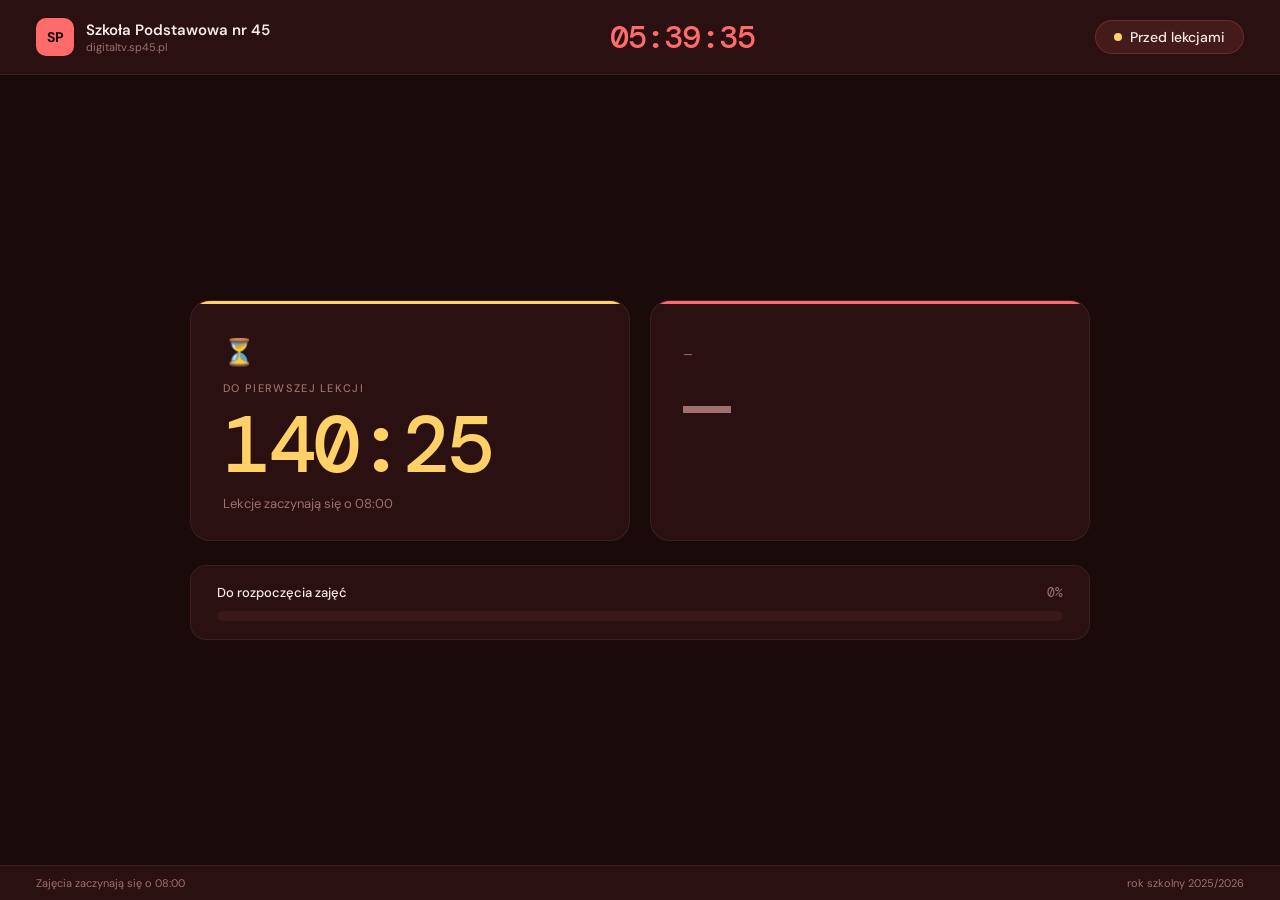
==== commit 52a95e00: "Add files via upload" ====
--- a/index.html
+++ b/index.html
@@ -9,18 +9,17 @@
   *, *::before, *::after { box-sizing: border-box; margin: 0; padding: 0; }
 
   :root {
-    --bg: #0f1117;
-    --surface: #1a1d27;
-    --surface2: #22263a;
-    --border: rgba(255,255,255,0.07);
-    --text: #f0f0f0;
-    --muted: #7a7f9a;
-    --blue: #4f8ef7;
-    --blue-dim: rgba(79,142,247,0.12);
-    --green: #34d399;
-    --green-dim: rgba(52,211,153,0.12);
-    --amber: #fbbf24;
-    --amber-dim: rgba(251,191,36,0.12);
+    --bg:        #1a0a0a;
+    --surface:   #2a1010;
+    --surface2:  #3a1818;
+    --border:    rgba(255,255,255,0.07);
+    --text:      #f5eaea;
+    --muted:     #a07070;
+    --accent:    #ff6b6b;
+    --accent2:   #ffb3b3;
+    --gold:      #ffd166;
+    --gold-dim:  rgba(255,209,102,0.15);
+    --red-dim:   rgba(255,107,107,0.12);
   }
 
   html, body {
@@ -32,274 +31,199 @@
   }
 
   body {
-    display: grid;
-    grid-template-rows: auto 1fr auto;
-    grid-template-columns: 1fr 320px;
+    display: flex;
+    flex-direction: column;
     height: 100vh;
   }
 
   /* TOP BAR */
   .topbar {
-    grid-column: 1 / -1;
     display: flex;
     align-items: center;
     justify-content: space-between;
-    padding: 16px 28px;
+    padding: 16px 36px;
+    background: var(--surface);
     border-bottom: 0.5px solid var(--border);
-    background: var(--surface);
-  }
-
-  .school-logo { display: flex; align-items: center; gap: 12px; }
-  .logo-badge {
-    width: 36px; height: 36px;
-    background: var(--blue); border-radius: 9px;
+    flex-shrink: 0;
+  }
+
+  .school { display: flex; align-items: center; gap: 12px; }
+  .logo {
+    width: 38px; height: 38px; border-radius: 10px;
+    background: var(--accent);
     display: flex; align-items: center; justify-content: center;
-    font-weight: 600; font-size: 14px; color: #fff;
-  }
-  .school-name { font-size: 14px; font-weight: 600; }
+    font-weight: 700; font-size: 14px; color: #1a0a0a;
+  }
+  .school-name { font-size: 15px; font-weight: 600; color: var(--text); }
   .school-sub  { font-size: 11px; color: var(--muted); }
 
-  .top-clock {
+  .clock {
     font-family: 'DM Mono', monospace;
-    font-size: 30px; font-weight: 500;
-    letter-spacing: -0.03em; line-height: 1;
-    text-align: center;
-  }
-  .top-date { font-size: 11px; color: var(--muted); text-align: center; margin-top: 2px; }
-
-  .top-status { display: flex; align-items: center; gap: 10px; text-align: right; }
-  .status-dot {
-    width: 9px; height: 9px; border-radius: 50%;
+    font-size: 32px; font-weight: 500;
+    color: var(--accent); letter-spacing: -0.03em;
+  }
+
+  .status-pill {
+    display: flex; align-items: center; gap: 8px;
+    background: var(--red-dim);
+    border: 0.5px solid rgba(255,107,107,0.2);
+    border-radius: 999px;
+    padding: 7px 18px;
+  }
+  .sdot {
+    width: 8px; height: 8px; border-radius: 50%;
     animation: pulse 1.4s ease-in-out infinite;
   }
-  .status-dot.blue  { background: var(--blue); }
-  .status-dot.green { background: var(--green); }
-  .status-dot.amber { background: var(--amber); }
-  @keyframes pulse { 0%,100%{opacity:1;transform:scale(1)} 50%{opacity:0.4;transform:scale(1.4)} }
-  .status-label { font-size: 15px; font-weight: 500; }
-  .status-range { font-size: 11px; color: var(--muted); margin-top: 1px; }
+  .sdot-red  { background: var(--accent); }
+  .sdot-gold { background: var(--gold); }
+  @keyframes pulse { 0%,100%{opacity:1;transform:scale(1)} 50%{opacity:0.4;transform:scale(1.5)} }
+  .status-text { font-size: 14px; font-weight: 500; color: var(--text); }
 
   /* MAIN */
   .main {
-    padding: 24px 28px;
+    flex: 1;
     display: flex;
     flex-direction: column;
-    gap: 16px;
-    overflow: hidden;
-  }
-
-  .big-counters {
-    display: grid;
-    grid-template-columns: 1fr 1fr;
-    gap: 14px;
-    flex-shrink: 0;
+    align-items: center;
+    justify-content: center;
+    gap: 24px;
+    padding: 28px 36px;
+  }
+
+  /* TWO BIG CARDS */
+  .cards {
+    display: flex;
+    gap: 20px;
+    width: 100%;
+    max-width: 900px;
   }
 
   .big-card {
+    flex: 1;
     background: var(--surface);
     border: 0.5px solid var(--border);
-    border-radius: 16px;
-    padding: 22px 24px;
+    border-radius: 20px;
+    padding: 34px 32px 28px;
     position: relative;
     overflow: hidden;
   }
+
   .big-card::before {
     content: '';
     position: absolute;
     top: 0; left: 0; right: 0; height: 3px;
-    border-radius: 16px 16px 0 0;
-  }
-  .big-card.blue::before  { background: var(--blue); }
-  .big-card.green::before { background: var(--green); }
-  .big-card.amber::before { background: var(--amber); }
-  .big-card.muted::before { background: var(--surface2); }
-
-  .big-label {
-    font-size: 10px; font-weight: 500;
-    letter-spacing: 0.1em; text-transform: uppercase;
+    border-radius: 20px 20px 0 0;
+  }
+  .card-red::before  { background: var(--accent); }
+  .card-gold::before { background: var(--gold); }
+
+  .card-emoji { font-size: 26px; margin-bottom: 12px; display: block; }
+
+  .card-label {
+    font-size: 11px; font-weight: 500;
+    letter-spacing: 0.12em; text-transform: uppercase;
     color: var(--muted); margin-bottom: 10px;
   }
-  .big-val {
+
+  .card-val {
     font-family: 'DM Mono', monospace;
-    font-size: 56px; font-weight: 500;
+    font-size: 80px; font-weight: 500;
     letter-spacing: -0.04em; line-height: 1;
-    margin-bottom: 6px;
-  }
-  .big-val.blue  { color: var(--blue); }
-  .big-val.green { color: var(--green); }
-  .big-val.amber { color: var(--amber); }
-  .big-val.muted { color: var(--muted); }
-  .big-sub { font-size: 12px; color: var(--muted); }
+  }
+  .val-red  { color: var(--accent); }
+  .val-gold { color: var(--gold); }
+  .val-muted{ color: var(--muted); }
+
+  .card-desc {
+    font-size: 13px; color: var(--muted); margin-top: 10px;
+  }
 
   /* PROGRESS */
-  .progress-card {
+  .prog-wrap {
+    width: 100%; max-width: 900px;
     background: var(--surface);
     border: 0.5px solid var(--border);
     border-radius: 16px;
-    padding: 18px 22px;
-    flex-shrink: 0;
-  }
-  .progress-header {
-    display: flex; justify-content: space-between; align-items: baseline;
+    padding: 18px 26px;
+  }
+
+  .prog-head {
+    display: flex; justify-content: space-between;
     margin-bottom: 10px;
-  }
-  .progress-title { font-size: 13px; font-weight: 500; }
-  .progress-pct { font-family: 'DM Mono', monospace; font-size: 13px; color: var(--muted); }
-  .progress-track { height: 8px; background: var(--surface2); border-radius: 999px; overflow: hidden; }
-  .progress-fill { height: 100%; border-radius: 999px; transition: width 1s linear, background 0.3s; }
-  .progress-times {
-    display: flex; justify-content: space-between;
-    margin-top: 7px; font-size: 11px; color: var(--muted);
-    font-family: 'DM Mono', monospace;
-  }
-
-  /* NEXT UP */
-  .next-card {
-    background: var(--surface);
-    border: 0.5px solid var(--border);
-    border-radius: 16px;
-    padding: 14px 18px;
-    display: flex; align-items: center; gap: 14px;
-    flex-shrink: 0;
-  }
-  .next-icon {
-    width: 42px; height: 42px; border-radius: 11px;
-    display: flex; align-items: center; justify-content: center;
-    font-size: 19px; flex-shrink: 0;
-  }
-  .next-icon.lesson { background: var(--blue-dim); }
-  .next-icon.brk    { background: var(--green-dim); }
-  .next-label { font-size: 10px; color: var(--muted); letter-spacing: 0.08em; text-transform: uppercase; margin-bottom: 3px; }
-  .next-name  { font-size: 16px; font-weight: 600; }
-  .next-time  { font-size: 11px; color: var(--muted); font-family: 'DM Mono', monospace; margin-top: 2px; }
-
-  /* SIDEBAR */
-  .sidebar {
-    border-left: 0.5px solid var(--border);
-    background: var(--surface);
-    overflow-y: auto;
-  }
-  .sidebar::-webkit-scrollbar { width: 3px; }
-  .sidebar::-webkit-scrollbar-thumb { background: var(--border); border-radius: 2px; }
-
-  .sidebar-header {
-    padding: 14px 18px;
-    font-size: 10px; font-weight: 500;
-    letter-spacing: 0.1em; text-transform: uppercase;
-    color: var(--muted);
-    border-bottom: 0.5px solid var(--border);
-    position: sticky; top: 0;
-    background: var(--surface); z-index: 1;
-  }
-
-  .sch-row {
-    display: flex; align-items: center; gap: 10px;
-    padding: 10px 18px;
-    border-bottom: 0.5px solid var(--border);
-  }
-  .sch-row:last-child { border-bottom: none; }
-  .sch-row.active { background: var(--amber-dim); }
-  .sch-row.past   { opacity: 0.32; }
-
-  .dot { width: 6px; height: 6px; border-radius: 50%; flex-shrink: 0; }
-  .dot-lesson { background: var(--blue); }
-  .dot-break  { background: var(--green); }
-  .dot-now    { background: var(--amber); animation: pulse 1.2s ease-in-out infinite; }
-
-  .sch-time {
-    font-family: 'DM Mono', monospace;
-    font-size: 10px; color: var(--muted); min-width: 94px;
-  }
-  .sch-name { font-size: 12px; flex: 1; }
-  .badge {
-    font-size: 9px; font-weight: 500;
-    padding: 2px 6px; border-radius: 999px;
-  }
-  .badge-lesson { background: var(--blue-dim);  color: var(--blue); }
-  .badge-break  { background: var(--green-dim); color: var(--green); }
-  .badge-now    { background: var(--amber-dim); color: var(--amber); }
+    font-size: 13px;
+  }
+  .prog-title { font-weight: 500; color: var(--text); }
+  .prog-pct   { font-family: 'DM Mono', monospace; color: var(--muted); }
+
+  .prog-track {
+    height: 10px; background: var(--surface2);
+    border-radius: 999px; overflow: hidden;
+  }
+  .prog-fill {
+    height: 100%; border-radius: 999px;
+    transition: width 1s linear, background 0.3s;
+    background: var(--accent);
+  }
 
   /* BOTTOM */
   .bottombar {
-    grid-column: 1 / -1;
+    display: flex; align-items: center; justify-content: space-between;
+    padding: 10px 36px;
+    background: var(--surface);
     border-top: 0.5px solid var(--border);
-    background: var(--surface);
-    padding: 9px 28px;
-    display: flex; justify-content: space-between; align-items: center;
-  }
-  .bottom-text { font-size: 11px; color: var(--muted); }
+    flex-shrink: 0;
+  }
+  .bot { font-size: 11px; color: var(--muted); }
 </style>
 </head>
 <body>
 
-<header class="topbar">
-  <div class="school-logo">
-    <div class="logo-badge">SP</div>
+<div class="topbar">
+  <div class="school">
+    <div class="logo">SP</div>
     <div>
       <div class="school-name">Szkoła Podstawowa nr 45</div>
       <div class="school-sub">digitaltv.sp45.pl</div>
     </div>
   </div>
-  <div>
-    <div class="top-clock" id="clock">--:--:--</div>
-    <div class="top-date" id="date-str"></div>
+  <div class="clock" id="clock">--:--:--</div>
+  <div class="status-pill">
+    <div class="sdot sdot-red" id="sdot"></div>
+    <div class="status-text" id="status-text">Ładowanie…</div>
   </div>
-  <div class="top-status">
-    <div class="status-dot blue" id="status-dot"></div>
-    <div>
-      <div class="status-label" id="status-label">Ładowanie…</div>
-      <div class="status-range" id="status-range"></div>
+</div>
+
+<div class="main">
+  <div class="cards">
+    <div class="big-card card-red" id="card-a">
+      <span class="card-emoji" id="emoji-a">📚</span>
+      <div class="card-label" id="lbl-a">Do końca lekcji</div>
+      <div class="card-val val-red" id="val-a">--:--</div>
+      <div class="card-desc" id="desc-a"></div>
+    </div>
+    <div class="big-card card-gold" id="card-b">
+      <span class="card-emoji" id="emoji-b">☕</span>
+      <div class="card-label" id="lbl-b">Do przerwy</div>
+      <div class="card-val val-gold" id="val-b">--:--</div>
+      <div class="card-desc" id="desc-b"></div>
     </div>
   </div>
-</header>
-
-<main class="main">
-  <div class="big-counters">
-    <div class="big-card blue" id="card-a">
-      <div class="big-label" id="lbl-a">—</div>
-      <div class="big-val blue" id="val-a">—</div>
-      <div class="big-sub" id="sub-a"></div>
-    </div>
-    <div class="big-card amber" id="card-b">
-      <div class="big-label" id="lbl-b">—</div>
-      <div class="big-val amber" id="val-b">—</div>
-      <div class="big-sub" id="sub-b"></div>
+
+  <div class="prog-wrap">
+    <div class="prog-head">
+      <span class="prog-title" id="prog-title">Postęp</span>
+      <span class="prog-pct" id="prog-pct">0%</span>
+    </div>
+    <div class="prog-track">
+      <div class="prog-fill" id="prog-fill" style="width:0%"></div>
     </div>
   </div>
-
-  <div class="progress-card" id="prog-card">
-    <div class="progress-header">
-      <span class="progress-title" id="prog-title">Postęp</span>
-      <span class="progress-pct" id="prog-pct">0%</span>
-    </div>
-    <div class="progress-track">
-      <div class="progress-fill" id="prog-fill" style="width:0%;background:var(--blue)"></div>
-    </div>
-    <div class="progress-times">
-      <span id="prog-start"></span>
-      <span id="prog-end"></span>
-    </div>
-  </div>
-
-  <div class="next-card" id="next-card">
-    <div class="next-icon lesson" id="next-icon">📚</div>
-    <div>
-      <div class="next-label">Następnie</div>
-      <div class="next-name" id="next-name">—</div>
-      <div class="next-time" id="next-time"></div>
-    </div>
-  </div>
-</main>
-
-<aside class="sidebar">
-  <div class="sidebar-header">Plan dnia</div>
-  <div id="schedule-list"></div>
-</aside>
-
-<footer class="bottombar">
-  <div class="bottom-text" id="bottom-left">—</div>
-  <div class="bottom-text">Plan lekcji · rok szkolny 2025/2026</div>
-</footer>
+</div>
+
+<div class="bottombar">
+  <span class="bot" id="bot-left">—</span>
+  <span class="bot">rok szkolny 2025/2026</span>
+</div>
 
 <script>
 const SCHEDULE = [
@@ -321,45 +245,25 @@
   { type:'break',  name:'Przerwa',         start:'15:30', end:'15:40' },
 ];
 
-const DAYS = ['Niedziela','Poniedziałek','Wtorek','Środa','Czwartek','Piątek','Sobota'];
-const MONTHS = ['stycznia','lutego','marca','kwietnia','maja','czerwca','lipca','sierpnia','września','października','listopada','grudnia'];
-
 function toSec(t) { const [h,m]=t.split(':').map(Number); return h*3600+m*60; }
 function fmt(s) {
   if (s<=0) return '0:00';
   return Math.floor(s/60)+':'+String(s%60).padStart(2,'0');
 }
 
-function buildSchedule(idx) {
-  const el = document.getElementById('schedule-list');
-  el.innerHTML = '';
-  const now = new Date();
-  const ns = now.getHours()*3600+now.getMinutes()*60+now.getSeconds();
-  SCHEDULE.forEach((slot, i) => {
-    const isPast = toSec(slot.end) < ns && i !== idx;
-    const row = document.createElement('div');
-    row.className = 'sch-row'+(i===idx?' active':'')+(isPast?' past':'');
-    const dot = document.createElement('div');
-    dot.className = 'dot '+(i===idx?'dot-now':slot.type==='lesson'?'dot-lesson':'dot-break');
-    const time = document.createElement('span');
-    time.className = 'sch-time';
-    time.textContent = slot.start+' – '+slot.end;
-    const name = document.createElement('span');
-    name.className = 'sch-name';
-    name.textContent = slot.name;
-    const badge = document.createElement('span');
-    badge.className = 'badge '+(i===idx?'badge-now':slot.type==='lesson'?'badge-lesson':'badge-break');
-    badge.textContent = i===idx?'teraz':slot.type==='lesson'?'lekcja':'przerwa';
-    row.appendChild(dot); row.appendChild(time); row.appendChild(name); row.appendChild(badge);
-    el.appendChild(row);
-  });
+function setA(label, val, cls, emoji, desc) {
+  document.getElementById('lbl-a').textContent = label;
+  const v = document.getElementById('val-a'); v.textContent = val; v.className = 'card-val '+cls;
+  document.getElementById('emoji-a').textContent = emoji;
+  document.getElementById('desc-a').textContent = desc||'';
+  document.getElementById('card-a').className = 'big-card '+(cls==='val-gold'?'card-gold':'card-red');
 }
-
-function setCard(id, lblId, subId, cardId, label, val, cls, sub) {
-  document.getElementById(lblId).textContent = label;
-  const v = document.getElementById(id); v.textContent = val; v.className = 'big-val '+cls;
-  document.getElementById(subId).textContent = sub||'';
-  document.getElementById(cardId).className = 'big-card '+cls;
+function setB(label, val, cls, emoji, desc) {
+  document.getElementById('lbl-b').textContent = label;
+  const v = document.getElementById('val-b'); v.textContent = val; v.className = 'card-val '+cls;
+  document.getElementById('emoji-b').textContent = emoji;
+  document.getElementById('desc-b').textContent = desc||'';
+  document.getElementById('card-b').className = 'big-card '+(cls==='val-gold'?'card-gold':'card-red');
 }
 
 function tick() {
@@ -367,9 +271,9 @@
   const ns = now.getHours()*3600+now.getMinutes()*60+now.getSeconds();
 
   document.getElementById('clock').textContent =
-    String(now.getHours()).padStart(2,'0')+':'+String(now.getMinutes()).padStart(2,'0')+':'+String(now.getSeconds()).padStart(2,'0');
-  document.getElementById('date-str').textContent =
-    DAYS[now.getDay()]+', '+now.getDate()+' '+MONTHS[now.getMonth()]+' '+now.getFullYear();
+    String(now.getHours()).padStart(2,'0')+':'+
+    String(now.getMinutes()).padStart(2,'0')+':'+
+    String(now.getSeconds()).padStart(2,'0');
 
   let idx = -1;
   for (let i=0;i<SCHEDULE.length;i++) {
@@ -378,25 +282,25 @@
 
   if (idx===-1) {
     const ni = SCHEDULE.findIndex(s=>toSec(s.start)>ns);
-    document.getElementById('prog-card').style.display = 'none';
-    document.getElementById('next-card').style.display = 'none';
+    document.getElementById('prog-fill').style.width='0%';
+    document.getElementById('prog-pct').textContent='0%';
     if (ni===-1) {
-      document.getElementById('status-label').textContent='Koniec zajęć';
-      document.getElementById('status-range').textContent='Do zobaczenia jutro!';
-      document.getElementById('status-dot').className='status-dot green';
-      setCard('val-a','lbl-a','sub-a','card-a','—','—','muted','');
-      setCard('val-b','lbl-b','sub-b','card-b','—','—','muted','');
-      document.getElementById('bottom-left').textContent='Zajęcia zakończone';
+      document.getElementById('sdot').className='sdot sdot-red';
+      document.getElementById('status-text').textContent='Koniec zajęć';
+      document.getElementById('prog-title').textContent='Koniec zajęć na dziś';
+      setA('Koniec zajęć','🎉','val-muted','🎉','Do zobaczenia jutro!');
+      setB('—','—','val-muted','','');
+      document.getElementById('bot-left').textContent='Wszystkie lekcje zakończone';
     } else {
-      const secTo=toSec(SCHEDULE[ni].start)-ns;
-      document.getElementById('status-label').textContent='Przed lekcjami';
-      document.getElementById('status-range').textContent='Pierwsza lekcja o '+SCHEDULE[0].start;
-      document.getElementById('status-dot').className='status-dot amber';
-      setCard('val-a','lbl-a','sub-a','card-a','Do pierwszej lekcji',fmt(secTo),'amber',SCHEDULE[0].start+' – '+SCHEDULE[0].end);
-      setCard('val-b','lbl-b','sub-b','card-b','—','—','muted','');
-      document.getElementById('bottom-left').textContent='Zajęcia jeszcze się nie rozpoczęły';
+      const st=toSec(SCHEDULE[ni].start)-ns;
+      document.getElementById('sdot').className='sdot sdot-gold';
+      document.getElementById('status-text').textContent='Przed lekcjami';
+      document.getElementById('prog-title').textContent='Do rozpoczęcia zajęć';
+      setA('Do pierwszej lekcji',fmt(st),'val-gold','⏳','Lekcje zaczynają się o '+SCHEDULE[0].start);
+      setB('—','—','val-muted','','');
+      document.getElementById('bot-left').textContent='Zajęcia zaczynają się o '+SCHEDULE[0].start;
     }
-    buildSchedule(-1); return;
+    return;
   }
 
   const slot=SCHEDULE[idx];
@@ -404,47 +308,31 @@
   const remain=endS-ns;
   const pct=Math.round(((ns-startS)/(endS-startS))*100);
 
-  document.getElementById('status-label').textContent=slot.name;
-  document.getElementById('status-range').textContent=slot.start+' – '+slot.end;
-
-  document.getElementById('prog-card').style.display='';
-  document.getElementById('prog-title').textContent=slot.type==='lesson'?'Postęp lekcji':'Postęp przerwy';
   document.getElementById('prog-pct').textContent=pct+'%';
   document.getElementById('prog-fill').style.width=pct+'%';
-  document.getElementById('prog-start').textContent=slot.start;
-  document.getElementById('prog-end').textContent=slot.end;
-
-  const nextSlot=SCHEDULE[idx+1];
-  if (nextSlot) {
-    document.getElementById('next-card').style.display='flex';
-    document.getElementById('next-name').textContent=nextSlot.name;
-    document.getElementById('next-time').textContent=nextSlot.start+' – '+nextSlot.end;
-    document.getElementById('next-icon').className='next-icon '+(nextSlot.type==='lesson'?'lesson':'brk');
-    document.getElementById('next-icon').textContent=nextSlot.type==='lesson'?'📚':'☕';
+
+  const lessonsLeft=SCHEDULE.slice(idx+1).filter(s=>s.type==='lesson').length;
+  document.getElementById('bot-left').textContent='Pozostałe lekcje dzisiaj: '+lessonsLeft;
+
+  if (slot.type==='lesson') {
+    document.getElementById('sdot').className='sdot sdot-red';
+    document.getElementById('status-text').textContent=slot.name;
+    document.getElementById('prog-title').textContent='Postęp lekcji';
+    document.getElementById('prog-fill').style.background='var(--accent)';
+    setA('Do końca lekcji', fmt(remain), 'val-red', '📚', slot.name+' · '+slot.start+' – '+slot.end);
+    const nb=SCHEDULE.slice(idx+1).find(s=>s.type==='break');
+    if (nb) setB('Do przerwy', fmt(toSec(nb.start)-ns), 'val-gold', '☕', nb.name+' o '+nb.start);
+    else setB('—','—','val-muted','','');
   } else {
-    document.getElementById('next-card').style.display='none';
-  }
-
-  const lessonsLeft=SCHEDULE.slice(idx+1).filter(s=>s.type==='lesson').length;
-  document.getElementById('bottom-left').textContent='Pozostałe lekcje dzisiaj: '+lessonsLeft;
-
-  if (slot.type==='lesson') {
-    document.getElementById('status-dot').className='status-dot blue';
-    document.getElementById('prog-fill').style.background='var(--blue)';
-    setCard('val-a','lbl-a','sub-a','card-a','Do końca lekcji',fmt(remain),'blue',slot.end);
-    const nb=SCHEDULE.slice(idx+1).find(s=>s.type==='break');
-    if (nb) setCard('val-b','lbl-b','sub-b','card-b','Do przerwy',fmt(toSec(nb.start)-ns),'amber',nb.start+' – '+nb.end);
-    else setCard('val-b','lbl-b','sub-b','card-b','—','—','muted','');
-  } else {
-    document.getElementById('status-dot').className='status-dot green';
-    document.getElementById('prog-fill').style.background='var(--green)';
-    setCard('val-a','lbl-a','sub-a','card-a','Przerwa kończy się',fmt(remain),'green',slot.end);
+    document.getElementById('sdot').className='sdot sdot-gold';
+    document.getElementById('status-text').textContent=slot.name;
+    document.getElementById('prog-title').textContent='Postęp przerwy';
+    document.getElementById('prog-fill').style.background='var(--gold)';
+    setA('Przerwa kończy się za', fmt(remain), 'val-gold', '☕', slot.name+' · do '+slot.end);
     const nl=SCHEDULE.slice(idx+1).find(s=>s.type==='lesson');
-    if (nl) setCard('val-b','lbl-b','sub-b','card-b','Do lekcji',fmt(toSec(nl.start)-ns),'amber',nl.start+' – '+nl.end);
-    else setCard('val-b','lbl-b','sub-b','card-b','—','—','muted','');
-  }
-
-  buildSchedule(idx);
+    if (nl) setB('Do lekcji', fmt(toSec(nl.start)-ns), 'val-red', '📚', nl.name+' o '+nl.start);
+    else setB('—','—','val-muted','','');
+  }
 }
 
 tick();
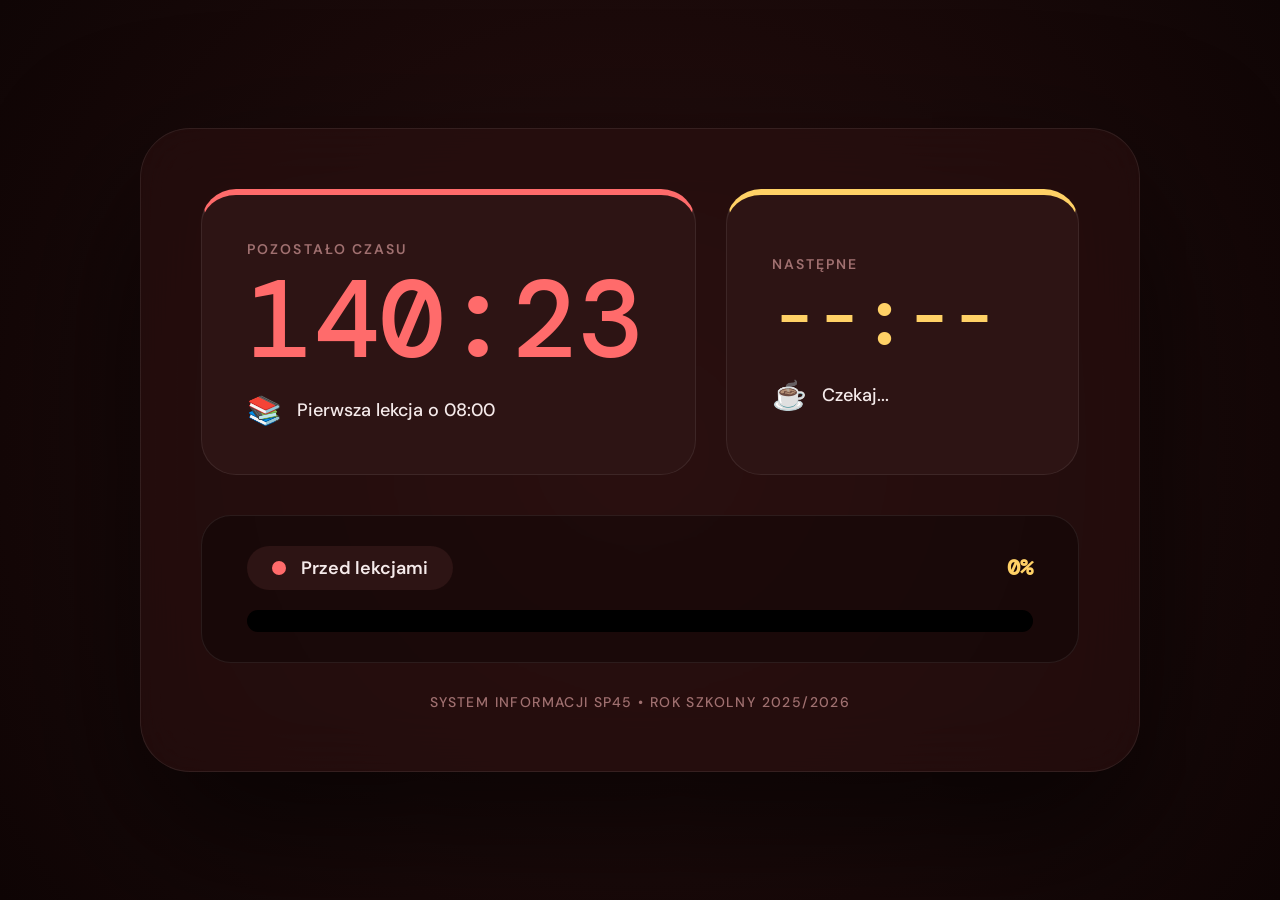
==== commit fed6e4e8: "Add files via upload" ====
--- a/index.html
+++ b/index.html
@@ -4,228 +4,165 @@
 <meta charset="UTF-8">
 <meta name="viewport" content="width=device-width, initial-scale=1.0">
 <title>Plan lekcji – SP45</title>
-<link href="https://fonts.googleapis.com/css2?family=DM+Sans:wght@400;500;600&family=DM+Mono:wght@400;500&display=swap" rel="stylesheet">
+<link href="https://fonts.googleapis.com/css2?family=DM+Sans:wght@400;500;700&family=DM+Mono:wght@400;500&display=swap" rel="stylesheet">
 <style>
   *, *::before, *::after { box-sizing: border-box; margin: 0; padding: 0; }
 
   :root {
-    --bg:        #1a0a0a;
-    --surface:   #2a1010;
-    --surface2:  #3a1818;
-    --border:    rgba(255,255,255,0.07);
+    --bg:        #0f0505;
+    --surface:   #1e0c0c;
+    --surface2:  #2d1414;
+    --border:    rgba(255,255,255,0.08);
     --text:      #f5eaea;
     --muted:     #a07070;
     --accent:    #ff6b6b;
-    --accent2:   #ffb3b3;
     --gold:      #ffd166;
-    --gold-dim:  rgba(255,209,102,0.15);
-    --red-dim:   rgba(255,107,107,0.12);
-  }
-
-  html, body {
-    width: 100%; height: 100%;
+    --glass:     rgba(42, 16, 16, 0.6);
+  }
+
+  body {
+    width: 100%; height: 100vh;
     font-family: 'DM Sans', sans-serif;
-    background: var(--bg);
+    background: radial-gradient(circle at center, #2a1010 0%, #0f0505 100%);
     color: var(--text);
+    display: flex; align-items: center; justify-content: center;
     overflow: hidden;
   }
 
-  body {
-    display: flex;
-    flex-direction: column;
-    height: 100vh;
-  }
-
-  /* TOP BAR */
-  .topbar {
-    display: flex;
-    align-items: center;
-    justify-content: space-between;
-    padding: 16px 36px;
-    background: var(--surface);
-    border-bottom: 0.5px solid var(--border);
-    flex-shrink: 0;
-  }
-
-  .school { display: flex; align-items: center; gap: 12px; }
-  .logo {
-    width: 38px; height: 38px; border-radius: 10px;
-    background: var(--accent);
-    display: flex; align-items: center; justify-content: center;
-    font-weight: 700; font-size: 14px; color: #1a0a0a;
-  }
-  .school-name { font-size: 15px; font-weight: 600; color: var(--text); }
-  .school-sub  { font-size: 11px; color: var(--muted); }
-
-  .clock {
-    font-family: 'DM Mono', monospace;
-    font-size: 32px; font-weight: 500;
-    color: var(--accent); letter-spacing: -0.03em;
-  }
-
-  .status-pill {
-    display: flex; align-items: center; gap: 8px;
-    background: var(--red-dim);
-    border: 0.5px solid rgba(255,107,107,0.2);
-    border-radius: 999px;
-    padding: 7px 18px;
-  }
-  .sdot {
-    width: 8px; height: 8px; border-radius: 50%;
-    animation: pulse 1.4s ease-in-out infinite;
-  }
-  .sdot-red  { background: var(--accent); }
-  .sdot-gold { background: var(--gold); }
-  @keyframes pulse { 0%,100%{opacity:1;transform:scale(1)} 50%{opacity:0.4;transform:scale(1.5)} }
-  .status-text { font-size: 14px; font-weight: 500; color: var(--text); }
-
-  /* MAIN */
-  .main {
-    flex: 1;
-    display: flex;
-    flex-direction: column;
-    align-items: center;
-    justify-content: center;
-    gap: 24px;
-    padding: 28px 36px;
-  }
-
-  /* TWO BIG CARDS */
-  .cards {
-    display: flex;
-    gap: 20px;
-    width: 100%;
-    max-width: 900px;
-  }
-
-  .big-card {
-    flex: 1;
-    background: var(--surface);
-    border: 0.5px solid var(--border);
-    border-radius: 20px;
-    padding: 34px 32px 28px;
-    position: relative;
-    overflow: hidden;
-  }
-
-  .big-card::before {
-    content: '';
-    position: absolute;
-    top: 0; left: 0; right: 0; height: 3px;
-    border-radius: 20px 20px 0 0;
-  }
-  .card-red::before  { background: var(--accent); }
-  .card-gold::before { background: var(--gold); }
-
-  .card-emoji { font-size: 26px; margin-bottom: 12px; display: block; }
+  .glass-container {
+    background: var(--glass);
+    backdrop-filter: blur(30px);
+    border: 1px solid var(--border);
+    border-radius: 50px;
+    width: 90%; max-width: 1000px;
+    padding: 60px;
+    box-shadow: 0 60px 150px rgba(0,0,0,0.7);
+  }
+
+  .main-grid {
+    display: grid;
+    grid-template-columns: 1.4fr 1fr;
+    gap: 30px;
+    margin-bottom: 40px;
+  }
+
+  .card {
+    background: var(--surface2);
+    border-radius: 35px;
+    padding: 45px;
+    border: 1px solid var(--border);
+    display: flex; flex-direction: column; justify-content: center;
+  }
 
   .card-label {
-    font-size: 11px; font-weight: 500;
-    letter-spacing: 0.12em; text-transform: uppercase;
-    color: var(--muted); margin-bottom: 10px;
+    font-size: 14px; text-transform: uppercase; letter-spacing: 0.15em;
+    color: var(--muted); margin-bottom: 15px; font-weight: 600;
   }
 
   .card-val {
     font-family: 'DM Mono', monospace;
-    font-size: 80px; font-weight: 500;
-    letter-spacing: -0.04em; line-height: 1;
-  }
-  .val-red  { color: var(--accent); }
-  .val-gold { color: var(--gold); }
-  .val-muted{ color: var(--muted); }
-
-  .card-desc {
-    font-size: 13px; color: var(--muted); margin-top: 10px;
+    font-size: 110px; font-weight: 500; line-height: 0.85;
+    margin-bottom: 25px;
+  }
+
+  .card-footer {
+    display: flex; align-items: center; gap: 15px;
+    font-size: 18px; color: var(--text); font-weight: 500;
   }
 
   /* PROGRESS */
-  .prog-wrap {
-    width: 100%; max-width: 900px;
-    background: var(--surface);
-    border: 0.5px solid var(--border);
-    border-radius: 16px;
-    padding: 18px 26px;
-  }
-
-  .prog-head {
-    display: flex; justify-content: space-between;
-    margin-bottom: 10px;
-    font-size: 13px;
-  }
-  .prog-title { font-weight: 500; color: var(--text); }
-  .prog-pct   { font-family: 'DM Mono', monospace; color: var(--muted); }
-
-  .prog-track {
-    height: 10px; background: var(--surface2);
+  .prog-section {
+    background: rgba(0,0,0,0.3);
+    border-radius: 30px;
+    padding: 30px 45px;
+    border: 1px solid var(--border);
+  }
+
+  .prog-info {
+    display: flex; justify-content: space-between; align-items: center;
+    margin-bottom: 20px;
+  }
+
+  .status-pill {
+    display: flex; align-items: center; gap: 15px;
+    background: var(--surface2);
+    padding: 10px 25px; border-radius: 999px;
+    font-size: 18px; font-weight: 600;
+  }
+
+  .sdot { width: 14px; height: 14px; border-radius: 50%; }
+  .pulse { animation: pulse 1.5s infinite; }
+  @keyframes pulse { 0% { opacity: 1; transform: scale(1); } 50% { opacity: 0.4; transform: scale(1.4); } 100% { opacity: 1; transform: scale(1); } }
+
+  .prog-bar {
+    height: 22px; background: #000;
     border-radius: 999px; overflow: hidden;
   }
   .prog-fill {
-    height: 100%; border-radius: 999px;
-    transition: width 1s linear, background 0.3s;
-    background: var(--accent);
-  }
-
-  /* BOTTOM */
-  .bottombar {
-    display: flex; align-items: center; justify-content: space-between;
-    padding: 10px 36px;
-    background: var(--surface);
-    border-top: 0.5px solid var(--border);
-    flex-shrink: 0;
-  }
-  .bot { font-size: 11px; color: var(--muted); }
+    height: 100%; width: 0%; 
+    background: linear-gradient(90deg, var(--accent), var(--gold));
+    transition: width 1s ease-in-out;
+  }
+
+  .bottom-info {
+    margin-top: 30px;
+    display: flex; justify-content: center;
+    font-size: 14px; color: var(--muted);
+    font-weight: 500; text-transform: uppercase; letter-spacing: 0.1em;
+  }
+
+  .clr-red { color: var(--accent); }
+  .clr-gold { color: var(--gold); }
+  .bg-red { background: var(--accent); }
+  .bg-gold { background: var(--gold); }
 </style>
 </head>
 <body>
 
-<div class="topbar">
-  <div class="school">
-    <div class="logo">SP</div>
-    <div>
-      <div class="school-name">Szkoła Podstawowa nr 45</div>
-      <div class="school-sub">digitaltv.sp45.pl</div>
+<div class="glass-container">
+  <div class="main-grid">
+    <!-- KARTA GŁÓWNA -->
+    <div class="card" style="border-top: 6px solid var(--accent);">
+      <div class="card-label" id="lbl-a">Pozostało czasu</div>
+      <div class="card-val clr-red" id="val-a">--:--</div>
+      <div class="card-footer">
+        <span id="emoji-a" style="font-size: 28px;">📚</span>
+        <span id="desc-a">Inicjalizacja...</span>
+      </div>
+    </div>
+
+    <!-- KARTA BOCZNA -->
+    <div class="card" style="border-top: 6px solid var(--gold);">
+      <div class="card-label" id="lbl-b">Następne</div>
+      <div class="card-val clr-gold" id="val-b" style="font-size: 75px;">--:--</div>
+      <div class="card-footer">
+        <span id="emoji-b" style="font-size: 28px;">☕</span>
+        <span id="desc-b">Czekaj...</span>
+      </div>
     </div>
   </div>
-  <div class="clock" id="clock">--:--:--</div>
-  <div class="status-pill">
-    <div class="sdot sdot-red" id="sdot"></div>
-    <div class="status-text" id="status-text">Ładowanie…</div>
+
+  <!-- SEKCJA POSTĘPU -->
+  <div class="prog-section">
+    <div class="prog-info">
+      <div class="status-pill">
+        <div class="sdot bg-red pulse" id="sdot"></div>
+        <span id="status-text">Ładowanie...</span>
+      </div>
+      <div style="font-family: 'DM Mono'; font-weight: 700; font-size: 22px; color: var(--gold)" id="prog-pct">0%</div>
+    </div>
+    <div class="prog-bar">
+      <div class="prog-fill" id="prog-fill"></div>
+    </div>
+  </div>
+
+  <div class="bottom-info">
+    <span>System Informacji SP45 • Rok szkolny 2025/2026</span>
   </div>
 </div>
 
-<div class="main">
-  <div class="cards">
-    <div class="big-card card-red" id="card-a">
-      <span class="card-emoji" id="emoji-a">📚</span>
-      <div class="card-label" id="lbl-a">Do końca lekcji</div>
-      <div class="card-val val-red" id="val-a">--:--</div>
-      <div class="card-desc" id="desc-a"></div>
-    </div>
-    <div class="big-card card-gold" id="card-b">
-      <span class="card-emoji" id="emoji-b">☕</span>
-      <div class="card-label" id="lbl-b">Do przerwy</div>
-      <div class="card-val val-gold" id="val-b">--:--</div>
-      <div class="card-desc" id="desc-b"></div>
-    </div>
-  </div>
-
-  <div class="prog-wrap">
-    <div class="prog-head">
-      <span class="prog-title" id="prog-title">Postęp</span>
-      <span class="prog-pct" id="prog-pct">0%</span>
-    </div>
-    <div class="prog-track">
-      <div class="prog-fill" id="prog-fill" style="width:0%"></div>
-    </div>
-  </div>
-</div>
-
-<div class="bottombar">
-  <span class="bot" id="bot-left">—</span>
-  <span class="bot">rok szkolny 2025/2026</span>
-</div>
-
 <script>
+// Harmonogram zgodny z pierwowzorem[cite: 1]
 const SCHEDULE = [
   { type:'lesson', name:'1. lekcja',      start:'08:00', end:'08:50' },
   { type:'break',  name:'Przerwa',         start:'08:50', end:'09:00' },
@@ -248,95 +185,60 @@
 function toSec(t) { const [h,m]=t.split(':').map(Number); return h*3600+m*60; }
 function fmt(s) {
   if (s<=0) return '0:00';
-  return Math.floor(s/60)+':'+String(s%60).padStart(2,'0');
+  const m = Math.floor(s/60);
+  const sec = s%60;
+  return m + ':' + String(sec).padStart(2,'0');
 }
 
-function setA(label, val, cls, emoji, desc) {
-  document.getElementById('lbl-a').textContent = label;
-  const v = document.getElementById('val-a'); v.textContent = val; v.className = 'card-val '+cls;
-  document.getElementById('emoji-a').textContent = emoji;
-  document.getElementById('desc-a').textContent = desc||'';
-  document.getElementById('card-a').className = 'big-card '+(cls==='val-gold'?'card-gold':'card-red');
-}
-function setB(label, val, cls, emoji, desc) {
-  document.getElementById('lbl-b').textContent = label;
-  const v = document.getElementById('val-b'); v.textContent = val; v.className = 'card-val '+cls;
-  document.getElementById('emoji-b').textContent = emoji;
-  document.getElementById('desc-b').textContent = desc||'';
-  document.getElementById('card-b').className = 'big-card '+(cls==='val-gold'?'card-gold':'card-red');
-}
-
-function tick() {
+function updateUI() {
   const now = new Date();
-  const ns = now.getHours()*3600+now.getMinutes()*60+now.getSeconds();
-
-  document.getElementById('clock').textContent =
-    String(now.getHours()).padStart(2,'0')+':'+
-    String(now.getMinutes()).padStart(2,'0')+':'+
-    String(now.getSeconds()).padStart(2,'0');
-
-  let idx = -1;
-  for (let i=0;i<SCHEDULE.length;i++) {
-    if (ns>=toSec(SCHEDULE[i].start)&&ns<toSec(SCHEDULE[i].end)) { idx=i; break; }
-  }
-
-  if (idx===-1) {
-    const ni = SCHEDULE.findIndex(s=>toSec(s.start)>ns);
-    document.getElementById('prog-fill').style.width='0%';
-    document.getElementById('prog-pct').textContent='0%';
-    if (ni===-1) {
-      document.getElementById('sdot').className='sdot sdot-red';
-      document.getElementById('status-text').textContent='Koniec zajęć';
-      document.getElementById('prog-title').textContent='Koniec zajęć na dziś';
-      setA('Koniec zajęć','🎉','val-muted','🎉','Do zobaczenia jutro!');
-      setB('—','—','val-muted','','');
-      document.getElementById('bot-left').textContent='Wszystkie lekcje zakończone';
+  const ns = now.getHours()*3600 + now.getMinutes()*60 + now.getSeconds();
+
+  let idx = SCHEDULE.findIndex(s => ns >= toSec(s.start) && ns < toSec(s.end));
+
+  if (idx === -1) {
+    const nextIdx = SCHEDULE.findIndex(s => toSec(s.start) > ns);
+    if (nextIdx === -1) {
+      document.getElementById('val-a').textContent = "KONIEC";
+      document.getElementById('desc-a').textContent = "Lekcje zakończone";
+      document.getElementById('val-b').textContent = "--:--";
+      document.getElementById('status-text').textContent = "Po zajęciach";
+      document.getElementById('prog-fill').style.width = "100%";
     } else {
-      const st=toSec(SCHEDULE[ni].start)-ns;
-      document.getElementById('sdot').className='sdot sdot-gold';
-      document.getElementById('status-text').textContent='Przed lekcjami';
-      document.getElementById('prog-title').textContent='Do rozpoczęcia zajęć';
-      setA('Do pierwszej lekcji',fmt(st),'val-gold','⏳','Lekcje zaczynają się o '+SCHEDULE[0].start);
-      setB('—','—','val-muted','','');
-      document.getElementById('bot-left').textContent='Zajęcia zaczynają się o '+SCHEDULE[0].start;
+      const wait = toSec(SCHEDULE[nextIdx].start) - ns;
+      document.getElementById('val-a').textContent = fmt(wait);
+      document.getElementById('desc-a').textContent = "Pierwsza lekcja o " + SCHEDULE[nextIdx].start;
+      document.getElementById('status-text').textContent = "Przed lekcjami";
     }
     return;
   }
 
-  const slot=SCHEDULE[idx];
-  const startS=toSec(slot.start), endS=toSec(slot.end);
-  const remain=endS-ns;
-  const pct=Math.round(((ns-startS)/(endS-startS))*100);
-
-  document.getElementById('prog-pct').textContent=pct+'%';
-  document.getElementById('prog-fill').style.width=pct+'%';
-
-  const lessonsLeft=SCHEDULE.slice(idx+1).filter(s=>s.type==='lesson').length;
-  document.getElementById('bot-left').textContent='Pozostałe lekcje dzisiaj: '+lessonsLeft;
-
-  if (slot.type==='lesson') {
-    document.getElementById('sdot').className='sdot sdot-red';
-    document.getElementById('status-text').textContent=slot.name;
-    document.getElementById('prog-title').textContent='Postęp lekcji';
-    document.getElementById('prog-fill').style.background='var(--accent)';
-    setA('Do końca lekcji', fmt(remain), 'val-red', '📚', slot.name+' · '+slot.start+' – '+slot.end);
-    const nb=SCHEDULE.slice(idx+1).find(s=>s.type==='break');
-    if (nb) setB('Do przerwy', fmt(toSec(nb.start)-ns), 'val-gold', '☕', nb.name+' o '+nb.start);
-    else setB('—','—','val-muted','','');
-  } else {
-    document.getElementById('sdot').className='sdot sdot-gold';
-    document.getElementById('status-text').textContent=slot.name;
-    document.getElementById('prog-title').textContent='Postęp przerwy';
-    document.getElementById('prog-fill').style.background='var(--gold)';
-    setA('Przerwa kończy się za', fmt(remain), 'val-gold', '☕', slot.name+' · do '+slot.end);
-    const nl=SCHEDULE.slice(idx+1).find(s=>s.type==='lesson');
-    if (nl) setB('Do lekcji', fmt(toSec(nl.start)-ns), 'val-red', '📚', nl.name+' o '+nl.start);
-    else setB('—','—','val-muted','','');
-  }
+  const current = SCHEDULE[idx];
+  const remain = toSec(current.end) - ns;
+  const total = toSec(current.end) - toSec(current.start);
+  const pct = Math.floor(((total - remain) / total) * 100);
+
+  document.getElementById('status-text').textContent = current.name;
+  document.getElementById('val-a').textContent = fmt(remain);
+  document.getElementById('desc-a').textContent = `${current.name} (${current.start} - ${current.end})`;
+  document.getElementById('prog-fill').style.width = pct + "%";
+  document.getElementById('prog-pct').textContent = pct + "%";
+
+  const next = SCHEDULE[idx + 1];
+  if (next) {
+    const toNext = toSec(next.start) - ns;
+    document.getElementById('lbl-b').textContent = "Następnie: " + next.name;
+    document.getElementById('val-b').textContent = fmt(toNext);
+    document.getElementById('desc-b').textContent = "Początek o " + next.start;
+  }
+
+  const isLesson = current.type === 'lesson';
+  document.getElementById('sdot').className = `sdot pulse ${isLesson ? 'bg-red' : 'bg-gold'}`;
+  document.getElementById('prog-fill').style.background = isLesson ? 'var(--accent)' : 'var(--gold)';
 }
 
-tick();
-setInterval(tick,1000);
+setInterval(updateUI, 1000);
+updateUI();
 </script>
 </body>
-</html>
+</html>
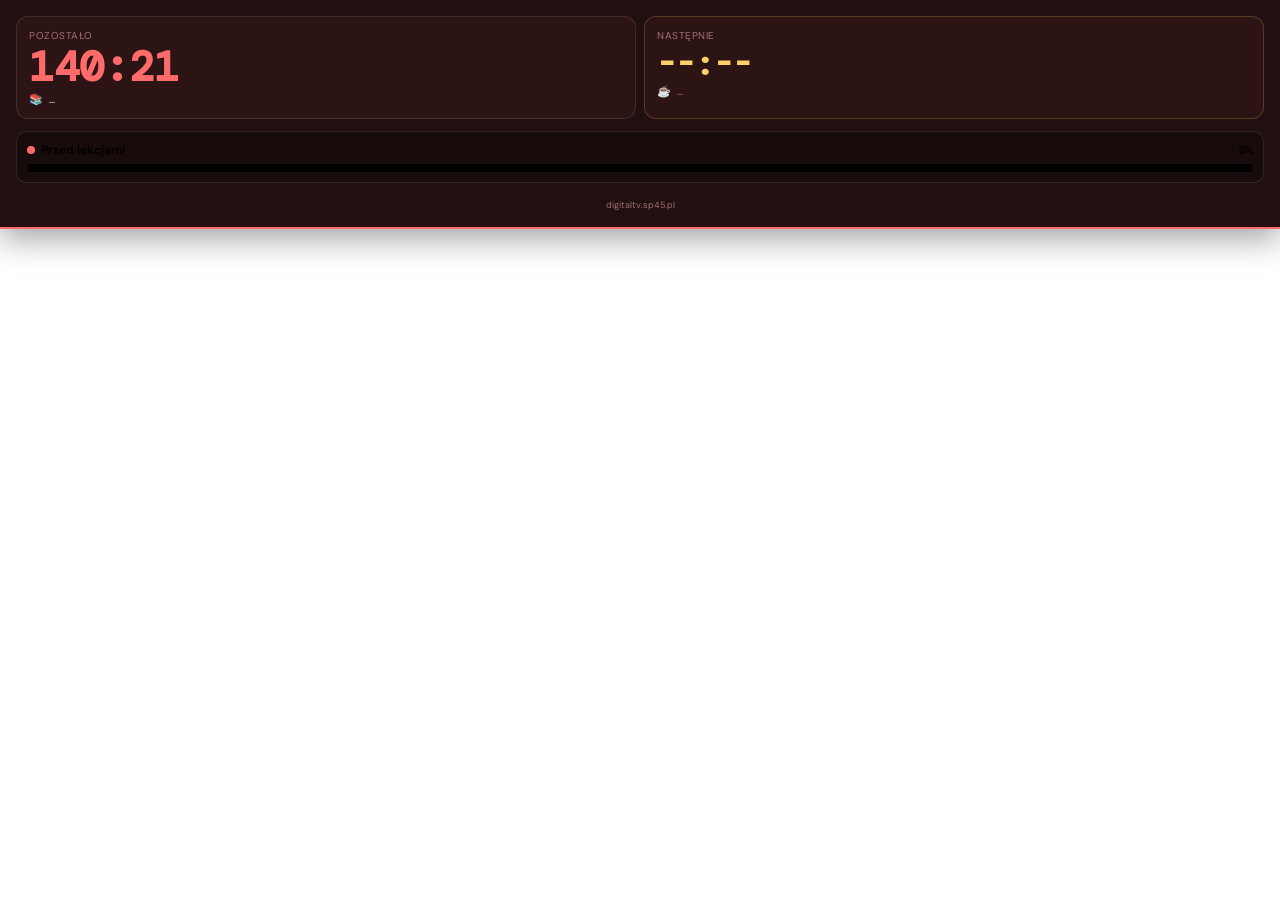
==== commit 955e7d82: "Add files via upload" ====
--- a/index.html
+++ b/index.html
@@ -3,166 +3,189 @@
 <head>
 <meta charset="UTF-8">
 <meta name="viewport" content="width=device-width, initial-scale=1.0">
-<title>Plan lekcji – SP45</title>
+<title>Widget SP45</title>
 <link href="https://fonts.googleapis.com/css2?family=DM+Sans:wght@400;500;700&family=DM+Mono:wght@400;500&display=swap" rel="stylesheet">
 <style>
+  /* RESET I PODSTAWY */
   *, *::before, *::after { box-sizing: border-box; margin: 0; padding: 0; }
 
   :root {
-    --bg:        #0f0505;
-    --surface:   #1e0c0c;
-    --surface2:  #2d1414;
-    --border:    rgba(255,255,255,0.08);
+    --bg-glass:  rgba(30, 12, 12, 0.98); /* Bardziej nieprzezroczyste dla czytelności */
+    --surface:   #2d1414;
+    --border:    rgba(255,255,255,0.1);
     --text:      #f5eaea;
     --muted:     #a07070;
     --accent:    #ff6b6b;
     --gold:      #ffd166;
-    --glass:     rgba(42, 16, 16, 0.6);
+  }
+
+  /* KLUCZOWE: Usunięcie centrowania pionowego */
+  html, body {
+    width: 100%;
+    height: 100%;
+    background: transparent; /* Przezroczyste tło body */
+    font-family: 'DM Sans', sans-serif;
+    overflow: hidden;
   }
 
   body {
-    width: 100%; height: 100vh;
-    font-family: 'DM Sans', sans-serif;
-    background: radial-gradient(circle at center, #2a1010 0%, #0f0505 100%);
+    display: block; /* Zmiana z flex na block, aby zawartość naturalnie zaczynała się od góry */
+  }
+
+  /* KONTENER PRZYKLEJONY DO GÓRY */
+  .widget-container {
+    background: var(--bg-glass);
+    backdrop-filter: blur(15px);
+    border-bottom: 2px solid var(--accent);
+    width: 100%;
+    margin: 0; /* Wymusza brak odstępu od góry strony */
+    padding: 16px;
+    display: flex;
+    flex-direction: column;
+    gap: 12px;
+    box-shadow: 0 8px 32px rgba(0,0,0,0.4);
+  }
+
+  /* GRID DOPASOWANY DO MAŁYCH OKIEN */
+  .grid {
+    display: grid;
+    grid-template-columns: 1fr; /* Domyślnie jeden pod drugim (dla wąskich widgetów) */
+    gap: 8px;
+  }
+
+  /* Jeśli okno ma więcej niż 450px, ustaw obok siebie */
+  @media (min-width: 450px) {
+    .grid { grid-template-columns: 1fr 1fr; }
+  }
+
+  .card {
+    background: var(--surface);
+    border-radius: 12px;
+    padding: 12px;
+    border: 1px solid var(--border);
+  }
+
+  .label {
+    font-size: 10px;
+    text-transform: uppercase;
+    color: var(--muted);
+    letter-spacing: 0.05em;
+    margin-bottom: 4px;
+  }
+
+  .value {
+    font-family: 'DM Mono', monospace;
+    font-size: 42px; /* Stała czytelna wielkość */
+    font-weight: 700;
+    line-height: 1;
+    color: var(--accent);
+  }
+
+  .footer-text {
+    font-size: 11px;
     color: var(--text);
-    display: flex; align-items: center; justify-content: center;
+    margin-top: 4px;
+    display: flex;
+    align-items: center;
+    gap: 6px;
+  }
+
+  /* PASEK POSTĘPU */
+  .progress-box {
+    background: rgba(0,0,0,0.3);
+    border-radius: 10px;
+    padding: 10px;
+    border: 1px solid var(--border);
+  }
+
+  .progress-header {
+    display: flex;
+    justify-content: space-between;
+    font-size: 12px;
+    margin-bottom: 6px;
+  }
+
+  .status-tag {
+    display: flex;
+    align-items: center;
+    gap: 6px;
+    font-weight: 600;
+  }
+
+  .dot {
+    width: 8px;
+    height: 8px;
+    border-radius: 50%;
+    background: var(--accent);
+  }
+
+  .pulse { animation: blink 1.5s infinite; }
+  @keyframes blink { 0%, 100% { opacity: 1; } 50% { opacity: 0.3; } }
+
+  .bar-bg {
+    height: 8px;
+    background: #000;
+    border-radius: 4px;
     overflow: hidden;
   }
 
-  .glass-container {
-    background: var(--glass);
-    backdrop-filter: blur(30px);
-    border: 1px solid var(--border);
-    border-radius: 50px;
-    width: 90%; max-width: 1000px;
-    padding: 60px;
-    box-shadow: 0 60px 150px rgba(0,0,0,0.7);
-  }
-
-  .main-grid {
-    display: grid;
-    grid-template-columns: 1.4fr 1fr;
-    gap: 30px;
-    margin-bottom: 40px;
-  }
-
-  .card {
-    background: var(--surface2);
-    border-radius: 35px;
-    padding: 45px;
-    border: 1px solid var(--border);
-    display: flex; flex-direction: column; justify-content: center;
-  }
-
-  .card-label {
-    font-size: 14px; text-transform: uppercase; letter-spacing: 0.15em;
-    color: var(--muted); margin-bottom: 15px; font-weight: 600;
-  }
-
-  .card-val {
-    font-family: 'DM Mono', monospace;
-    font-size: 110px; font-weight: 500; line-height: 0.85;
-    margin-bottom: 25px;
-  }
-
-  .card-footer {
-    display: flex; align-items: center; gap: 15px;
-    font-size: 18px; color: var(--text); font-weight: 500;
-  }
-
-  /* PROGRESS */
-  .prog-section {
-    background: rgba(0,0,0,0.3);
-    border-radius: 30px;
-    padding: 30px 45px;
-    border: 1px solid var(--border);
-  }
-
-  .prog-info {
-    display: flex; justify-content: space-between; align-items: center;
-    margin-bottom: 20px;
-  }
-
-  .status-pill {
-    display: flex; align-items: center; gap: 15px;
-    background: var(--surface2);
-    padding: 10px 25px; border-radius: 999px;
-    font-size: 18px; font-weight: 600;
-  }
-
-  .sdot { width: 14px; height: 14px; border-radius: 50%; }
-  .pulse { animation: pulse 1.5s infinite; }
-  @keyframes pulse { 0% { opacity: 1; transform: scale(1); } 50% { opacity: 0.4; transform: scale(1.4); } 100% { opacity: 1; transform: scale(1); } }
-
-  .prog-bar {
-    height: 22px; background: #000;
-    border-radius: 999px; overflow: hidden;
-  }
-  .prog-fill {
-    height: 100%; width: 0%; 
-    background: linear-gradient(90deg, var(--accent), var(--gold));
-    transition: width 1s ease-in-out;
-  }
-
-  .bottom-info {
-    margin-top: 30px;
-    display: flex; justify-content: center;
-    font-size: 14px; color: var(--muted);
-    font-weight: 500; text-transform: uppercase; letter-spacing: 0.1em;
-  }
-
-  .clr-red { color: var(--accent); }
-  .clr-gold { color: var(--gold); }
-  .bg-red { background: var(--accent); }
-  .bg-gold { background: var(--gold); }
+  .bar-fill {
+    height: 100%;
+    width: 0%;
+    background: var(--accent);
+    transition: width 1s linear;
+  }
+
+  .small-info {
+    font-size: 9px;
+    color: var(--muted);
+    text-align: center;
+    margin-top: 4px;
+  }
 </style>
 </head>
 <body>
 
-<div class="glass-container">
-  <div class="main-grid">
-    <!-- KARTA GŁÓWNA -->
-    <div class="card" style="border-top: 6px solid var(--accent);">
-      <div class="card-label" id="lbl-a">Pozostało czasu</div>
-      <div class="card-val clr-red" id="val-a">--:--</div>
-      <div class="card-footer">
-        <span id="emoji-a" style="font-size: 28px;">📚</span>
-        <span id="desc-a">Inicjalizacja...</span>
+<div class="widget-container">
+  <div class="grid">
+    <!-- KARTA A -->
+    <div class="card">
+      <div class="label" id="lbl-a">Pozostało</div>
+      <div class="value" id="val-a">--:--</div>
+      <div class="footer-text">
+        <span id="emoji-a">📚</span>
+        <span id="desc-a">...</span>
       </div>
     </div>
 
-    <!-- KARTA BOCZNA -->
-    <div class="card" style="border-top: 6px solid var(--gold);">
-      <div class="card-label" id="lbl-b">Następne</div>
-      <div class="card-val clr-gold" id="val-b" style="font-size: 75px;">--:--</div>
-      <div class="card-footer">
-        <span id="emoji-b" style="font-size: 28px;">☕</span>
-        <span id="desc-b">Czekaj...</span>
+    <!-- KARTA B -->
+    <div class="card" style="border-color: rgba(255,209,102,0.2)">
+      <div class="label" id="lbl-b">Następnie</div>
+      <div class="value" id="val-b" style="color: var(--gold); font-size: 32px; margin-top: 6px;">--:--</div>
+      <div class="footer-text" style="color: var(--muted)">
+        <span id="emoji-b">☕</span>
+        <span id="desc-b">...</span>
       </div>
     </div>
   </div>
 
-  <!-- SEKCJA POSTĘPU -->
-  <div class="prog-section">
-    <div class="prog-info">
-      <div class="status-pill">
-        <div class="sdot bg-red pulse" id="sdot"></div>
-        <span id="status-text">Ładowanie...</span>
+  <div class="progress-box">
+    <div class="progress-header">
+      <div class="status-tag">
+        <div class="dot pulse" id="sdot"></div>
+        <span id="status-text">Inicjalizacja...</span>
       </div>
-      <div style="font-family: 'DM Mono'; font-weight: 700; font-size: 22px; color: var(--gold)" id="prog-pct">0%</div>
-    </div>
-    <div class="prog-bar">
-      <div class="prog-fill" id="prog-fill"></div>
+      <span id="pct-text" style="font-family: 'DM Mono'">0%</span>
+    </div>
+    <div class="bar-bg">
+      <div class="bar-fill" id="fill"></div>
     </div>
   </div>
 
-  <div class="bottom-info">
-    <span>System Informacji SP45 • Rok szkolny 2025/2026</span>
-  </div>
+  <div class="small-info">digitaltv.sp45.pl</div>
 </div>
 
 <script>
-// Harmonogram zgodny z pierwowzorem[cite: 1]
 const SCHEDULE = [
   { type:'lesson', name:'1. lekcja',      start:'08:00', end:'08:50' },
   { type:'break',  name:'Przerwa',         start:'08:50', end:'09:00' },
@@ -190,7 +213,7 @@
   return m + ':' + String(sec).padStart(2,'0');
 }
 
-function updateUI() {
+function update() {
   const now = new Date();
   const ns = now.getHours()*3600 + now.getMinutes()*60 + now.getSeconds();
 
@@ -200,14 +223,11 @@
     const nextIdx = SCHEDULE.findIndex(s => toSec(s.start) > ns);
     if (nextIdx === -1) {
       document.getElementById('val-a').textContent = "KONIEC";
-      document.getElementById('desc-a').textContent = "Lekcje zakończone";
-      document.getElementById('val-b').textContent = "--:--";
-      document.getElementById('status-text').textContent = "Po zajęciach";
-      document.getElementById('prog-fill').style.width = "100%";
+      document.getElementById('status-text').textContent = "Po lekcjach";
+      document.getElementById('fill').style.width = "100%";
     } else {
       const wait = toSec(SCHEDULE[nextIdx].start) - ns;
       document.getElementById('val-a').textContent = fmt(wait);
-      document.getElementById('desc-a').textContent = "Pierwsza lekcja o " + SCHEDULE[nextIdx].start;
       document.getElementById('status-text').textContent = "Przed lekcjami";
     }
     return;
@@ -220,25 +240,25 @@
 
   document.getElementById('status-text').textContent = current.name;
   document.getElementById('val-a').textContent = fmt(remain);
-  document.getElementById('desc-a').textContent = `${current.name} (${current.start} - ${current.end})`;
-  document.getElementById('prog-fill').style.width = pct + "%";
-  document.getElementById('prog-pct').textContent = pct + "%";
+  document.getElementById('desc-a').textContent = `${current.start}-${current.end}`;
+  document.getElementById('fill').style.width = pct + "%";
+  document.getElementById('pct-text').textContent = pct + "%";
 
   const next = SCHEDULE[idx + 1];
   if (next) {
     const toNext = toSec(next.start) - ns;
-    document.getElementById('lbl-b').textContent = "Następnie: " + next.name;
     document.getElementById('val-b').textContent = fmt(toNext);
-    document.getElementById('desc-b').textContent = "Początek o " + next.start;
+    document.getElementById('desc-b').textContent = "Start: " + next.start;
   }
 
   const isLesson = current.type === 'lesson';
-  document.getElementById('sdot').className = `sdot pulse ${isLesson ? 'bg-red' : 'bg-gold'}`;
-  document.getElementById('prog-fill').style.background = isLesson ? 'var(--accent)' : 'var(--gold)';
+  document.getElementById('sdot').style.background = isLesson ? 'var(--accent)' : 'var(--gold)';
+  document.getElementById('fill').style.background = isLesson ? 'var(--accent)' : 'var(--gold)';
 }
 
-setInterval(updateUI, 1000);
-updateUI();
+setInterval(update, 1000);
+update();
 </script>
+
 </body>
 </html>
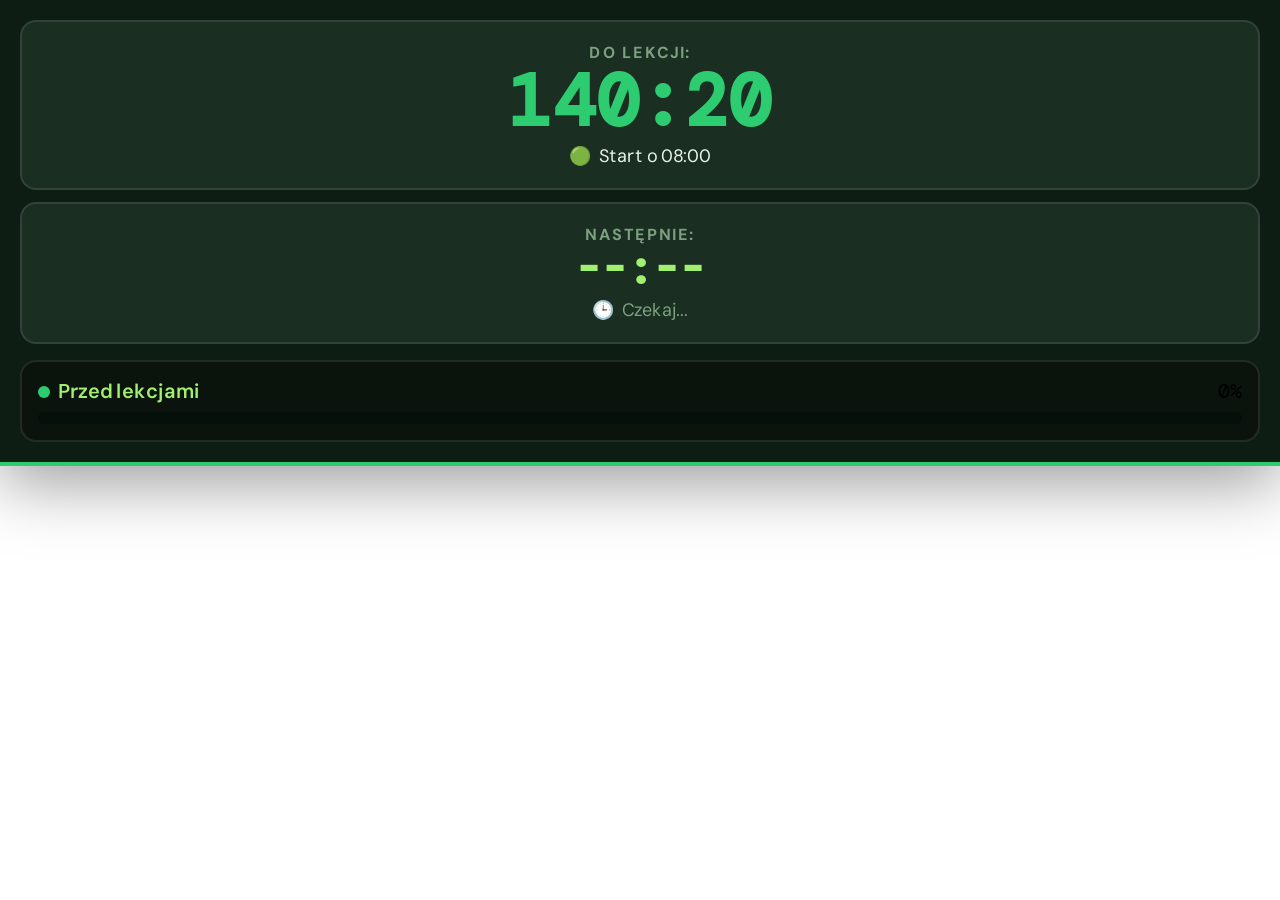
==== commit 8768fed6: "Add files via upload" ====
--- a/index.html
+++ b/index.html
@@ -3,118 +3,116 @@
 <head>
 <meta charset="UTF-8">
 <meta name="viewport" content="width=device-width, initial-scale=1.0">
-<title>Widget SP45</title>
+<title>Widget SP45 - Dynamiczne Napisy</title>
 <link href="https://fonts.googleapis.com/css2?family=DM+Sans:wght@400;500;700&family=DM+Mono:wght@400;500&display=swap" rel="stylesheet">
 <style>
-  /* RESET I PODSTAWY */
   *, *::before, *::after { box-sizing: border-box; margin: 0; padding: 0; }
 
   :root {
-    --bg-glass:  rgba(30, 12, 12, 0.98); /* Bardziej nieprzezroczyste dla czytelności */
-    --surface:   #2d1414;
+    --bg-glass:  rgba(10, 25, 15, 0.98);
+    --surface:   #1a2e22;
     --border:    rgba(255,255,255,0.1);
-    --text:      #f5eaea;
-    --muted:     #a07070;
-    --accent:    #ff6b6b;
-    --gold:      #ffd166;
-  }
-
-  /* KLUCZOWE: Usunięcie centrowania pionowego */
+    --text:      #eaf5ea;
+    --muted:     #7da080;
+    --accent:    #2ecc71;
+    --accent2:   #a2f06f;
+  }
+
   html, body {
     width: 100%;
     height: 100%;
-    background: transparent; /* Przezroczyste tło body */
+    background: transparent;
     font-family: 'DM Sans', sans-serif;
     overflow: hidden;
   }
 
-  body {
-    display: block; /* Zmiana z flex na block, aby zawartość naturalnie zaczynała się od góry */
-  }
-
-  /* KONTENER PRZYKLEJONY DO GÓRY */
+  .scaler {
+    transform: scale(2);
+    transform-origin: top left;
+    width: 50%; 
+  }
+
   .widget-container {
     background: var(--bg-glass);
     backdrop-filter: blur(15px);
     border-bottom: 2px solid var(--accent);
     width: 100%;
-    margin: 0; /* Wymusza brak odstępu od góry strony */
-    padding: 16px;
+    padding: 10px;
     display: flex;
     flex-direction: column;
-    gap: 12px;
+    gap: 8px;
     box-shadow: 0 8px 32px rgba(0,0,0,0.4);
   }
 
-  /* GRID DOPASOWANY DO MAŁYCH OKIEN */
-  .grid {
-    display: grid;
-    grid-template-columns: 1fr; /* Domyślnie jeden pod drugim (dla wąskich widgetów) */
-    gap: 8px;
-  }
-
-  /* Jeśli okno ma więcej niż 450px, ustaw obok siebie */
-  @media (min-width: 450px) {
-    .grid { grid-template-columns: 1fr 1fr; }
+  .vertical-stack {
+    display: flex;
+    flex-direction: column;
+    gap: 6px;
   }
 
   .card {
     background: var(--surface);
-    border-radius: 12px;
-    padding: 12px;
+    border-radius: 8px;
+    padding: 10px;
     border: 1px solid var(--border);
+    display: flex;
+    flex-direction: column;
+    align-items: center; 
+    text-align: center;
   }
 
   .label {
-    font-size: 10px;
+    font-size: 8px;
     text-transform: uppercase;
     color: var(--muted);
-    letter-spacing: 0.05em;
-    margin-bottom: 4px;
+    letter-spacing: 0.1em;
+    margin-bottom: 2px;
+    font-weight: 700;
   }
 
   .value {
     font-family: 'DM Mono', monospace;
-    font-size: 42px; /* Stała czytelna wielkość */
+    font-size: 36px;
     font-weight: 700;
     line-height: 1;
     color: var(--accent);
   }
 
   .footer-text {
-    font-size: 11px;
+    font-size: 9px;
     color: var(--text);
-    margin-top: 4px;
+    margin-top: 3px;
     display: flex;
     align-items: center;
-    gap: 6px;
-  }
-
-  /* PASEK POSTĘPU */
+    justify-content: center;
+    gap: 4px;
+  }
+
   .progress-box {
     background: rgba(0,0,0,0.3);
-    border-radius: 10px;
-    padding: 10px;
+    border-radius: 8px;
+    padding: 8px;
     border: 1px solid var(--border);
   }
 
   .progress-header {
     display: flex;
     justify-content: space-between;
-    font-size: 12px;
-    margin-bottom: 6px;
+    font-size: 10px;
+    margin-bottom: 4px;
   }
 
   .status-tag {
     display: flex;
     align-items: center;
-    gap: 6px;
+    gap: 4px;
     font-weight: 600;
+    color: var(--accent2);
   }
 
   .dot {
-    width: 8px;
-    height: 8px;
+    width: 6px;
+    height: 6px;
     border-radius: 50%;
     background: var(--accent);
   }
@@ -123,66 +121,58 @@
   @keyframes blink { 0%, 100% { opacity: 1; } 50% { opacity: 0.3; } }
 
   .bar-bg {
-    height: 8px;
-    background: #000;
-    border-radius: 4px;
+    height: 6px;
+    background: #05100a;
+    border-radius: 3px;
     overflow: hidden;
   }
 
   .bar-fill {
     height: 100%;
     width: 0%;
-    background: var(--accent);
+    background: linear-gradient(90deg, var(--accent), var(--accent2));
     transition: width 1s linear;
-  }
-
-  .small-info {
-    font-size: 9px;
-    color: var(--muted);
-    text-align: center;
-    margin-top: 4px;
   }
 </style>
 </head>
 <body>
 
-<div class="widget-container">
-  <div class="grid">
-    <!-- KARTA A -->
-    <div class="card">
-      <div class="label" id="lbl-a">Pozostało</div>
-      <div class="value" id="val-a">--:--</div>
-      <div class="footer-text">
-        <span id="emoji-a">📚</span>
-        <span id="desc-a">...</span>
+<div class="scaler">
+  <div class="widget-container">
+    <div class="vertical-stack">
+      <div class="card">
+        <!-- Ten napis zmienia się dynamicznie przez JS -->
+        <div class="label" id="lbl-a">Pozostało:</div> 
+        <div class="value" id="val-a">--:--</div>
+        <div class="footer-text">
+          <span id="emoji-a">🟢</span>
+          <span id="desc-a">Inicjalizacja...</span>
+        </div>
+      </div>
+
+      <div class="card">
+        <div class="label" id="lbl-b">Następnie:</div>
+        <div class="value" id="val-b" style="color: var(--accent2); font-size: 22px;">--:--</div>
+        <div class="footer-text" style="color: var(--muted)">
+          <span id="emoji-b">🕒</span>
+          <span id="desc-b">Czekaj...</span>
+        </div>
       </div>
     </div>
 
-    <!-- KARTA B -->
-    <div class="card" style="border-color: rgba(255,209,102,0.2)">
-      <div class="label" id="lbl-b">Następnie</div>
-      <div class="value" id="val-b" style="color: var(--gold); font-size: 32px; margin-top: 6px;">--:--</div>
-      <div class="footer-text" style="color: var(--muted)">
-        <span id="emoji-b">☕</span>
-        <span id="desc-b">...</span>
+    <div class="progress-box">
+      <div class="progress-header">
+        <div class="status-tag">
+          <div class="dot pulse" id="sdot"></div>
+          <span id="status-text">Status...</span>
+        </div>
+        <span id="pct-text" style="font-family: 'DM Mono'">0%</span>
+      </div>
+      <div class="bar-bg">
+        <div class="bar-fill" id="fill"></div>
       </div>
     </div>
   </div>
-
-  <div class="progress-box">
-    <div class="progress-header">
-      <div class="status-tag">
-        <div class="dot pulse" id="sdot"></div>
-        <span id="status-text">Inicjalizacja...</span>
-      </div>
-      <span id="pct-text" style="font-family: 'DM Mono'">0%</span>
-    </div>
-    <div class="bar-bg">
-      <div class="bar-fill" id="fill"></div>
-    </div>
-  </div>
-
-  <div class="small-info">digitaltv.sp45.pl</div>
 </div>
 
 <script>
@@ -216,19 +206,24 @@
 function update() {
   const now = new Date();
   const ns = now.getHours()*3600 + now.getMinutes()*60 + now.getSeconds();
-
   let idx = SCHEDULE.findIndex(s => ns >= toSec(s.start) && ns < toSec(s.end));
+
+  const lblA = document.getElementById('lbl-a');
+  const emojiA = document.getElementById('emoji-a');
 
   if (idx === -1) {
     const nextIdx = SCHEDULE.findIndex(s => toSec(s.start) > ns);
     if (nextIdx === -1) {
+      lblA.textContent = "Status:";
       document.getElementById('val-a').textContent = "KONIEC";
       document.getElementById('status-text').textContent = "Po lekcjach";
       document.getElementById('fill').style.width = "100%";
     } else {
       const wait = toSec(SCHEDULE[nextIdx].start) - ns;
+      lblA.textContent = "Do lekcji:";
       document.getElementById('val-a').textContent = fmt(wait);
       document.getElementById('status-text').textContent = "Przed lekcjami";
+      document.getElementById('desc-a').textContent = "Start o " + SCHEDULE[nextIdx].start;
     }
     return;
   }
@@ -237,6 +232,15 @@
   const remain = toSec(current.end) - ns;
   const total = toSec(current.end) - toSec(current.start);
   const pct = Math.floor(((total - remain) / total) * 100);
+
+  // DYNAMICZNE NAPISY[cite: 1]
+  if (current.type === 'lesson') {
+    lblA.textContent = "Do końca lekcji:";
+    emojiA.textContent = "📚";
+  } else {
+    lblA.textContent = "Do końca przerwy:";
+    emojiA.textContent = "☕";
+  }
 
   document.getElementById('status-text').textContent = current.name;
   document.getElementById('val-a').textContent = fmt(remain);
@@ -248,17 +252,12 @@
   if (next) {
     const toNext = toSec(next.start) - ns;
     document.getElementById('val-b').textContent = fmt(toNext);
-    document.getElementById('desc-b').textContent = "Start: " + next.start;
-  }
-
-  const isLesson = current.type === 'lesson';
-  document.getElementById('sdot').style.background = isLesson ? 'var(--accent)' : 'var(--gold)';
-  document.getElementById('fill').style.background = isLesson ? 'var(--accent)' : 'var(--gold)';
+    document.getElementById('desc-b').textContent = (next.type === 'lesson' ? 'Lekcja: ' : 'Przerwa: ') + next.start;
+  }
 }
 
 setInterval(update, 1000);
 update();
 </script>
-
 </body>
 </html>
